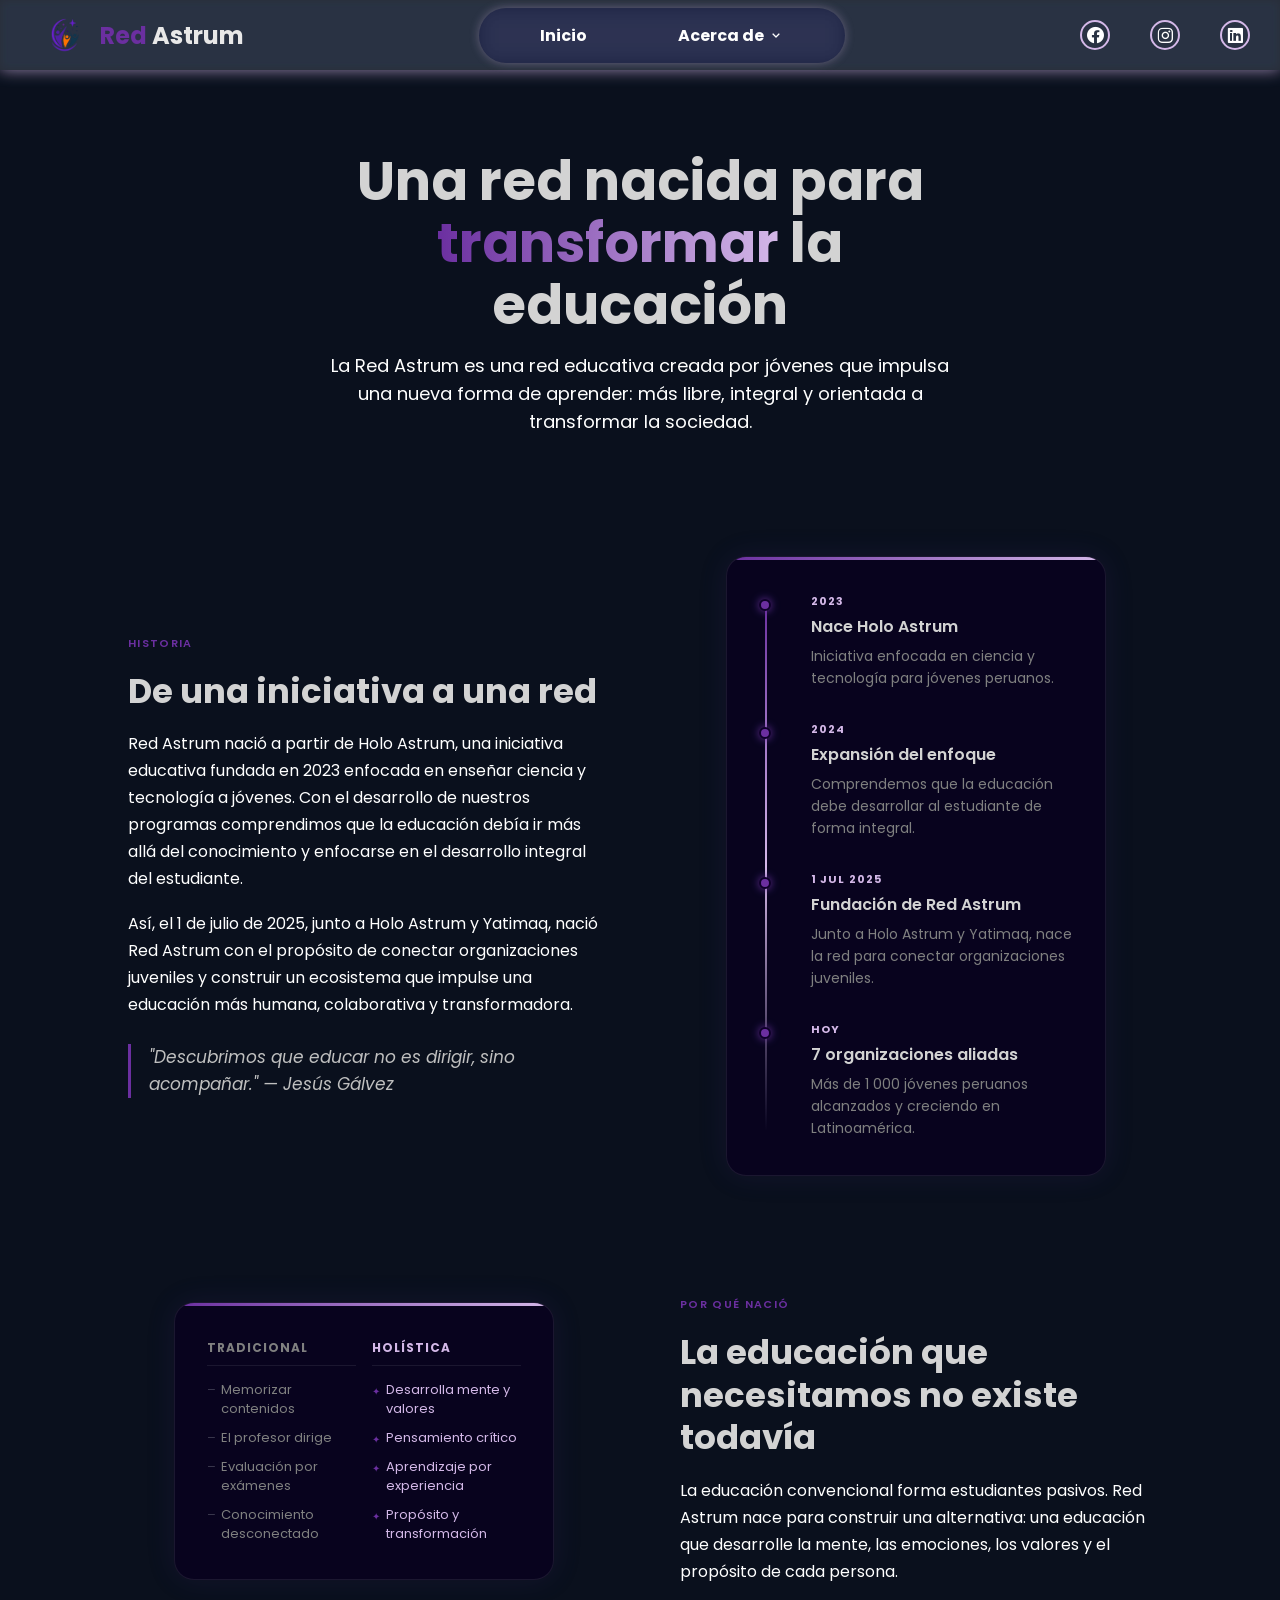
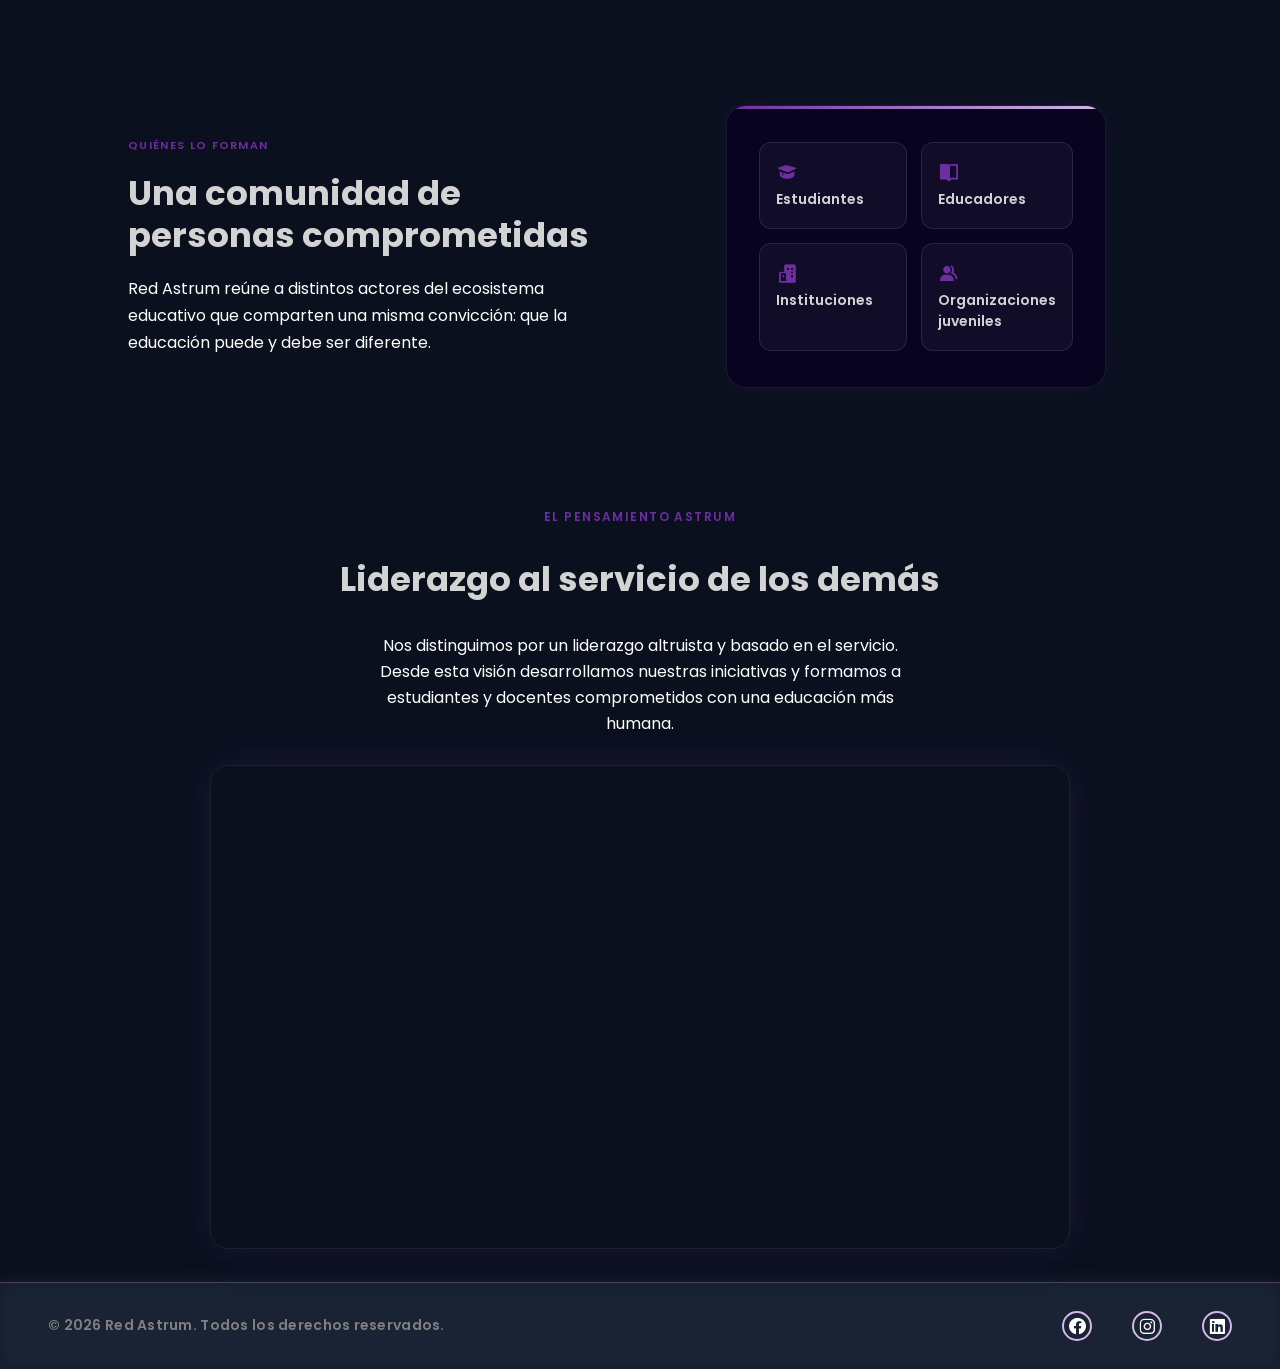
==== about.html @ 5deec46e "Add files via upload" ====
<!DOCTYPE html>
<html lang="es">

<head>
    <meta charset="UTF-8">
    <meta name="viewport" content="width=device-width, initial-scale=1.0">
    <title>Sobre nosotros — Red Astrum</title>
    <link rel="stylesheet" href="style.css">
    <link href='https://unpkg.com/boxicons@2.1.4/css/boxicons.min.css' rel='stylesheet'>
    <link rel="shortcut icon" href="favicon.ico" type="image/x-icon">
    <link rel="stylesheet" href="https://unpkg.com/aos@next/dist/aos.css" />

</head>

<body>
    <div class="container">
        <video class="back-vid" autoplay loop muted playsinline src="videos/galaxy.mp4"></video>

        <!-- NAVBAR -->
        <header data-aos="fade-down" data-aos-duration="2000">
            <div class="left">
                <img src="images/logo_1_red.png" alt="logo Red Astrum">
                <h2><span style="color: var(--color-primary);">Red</span> Astrum</h2>
            </div>
            <ul class="main">
                <li><a href="index.html">Inicio</a></li>
                <li><a href="#">Acerca de <i class='bx bx-chevron-down'></i></a>
                    <ul>
                        <li><a href="about.html">Sobre nosotros</a></li>
                        <li><a href="team.html">Equipo</a></li>
                    </ul>
                </li>
            </ul>
            <div class="box-icons">
                <a href="https://www.facebook.com/share/18Cic6fYTM/" target="_blank" aria-label="Facebook"><i class='bx bxl-facebook-circle'></i></a>
                <a href="https://www.instagram.com/red_astrum?igsh=cGxwdHd5OWY2c2w1" target="_blank" aria-label="Instagram"><i class='bx bxl-instagram'></i></a>
                <a href="https://www.linkedin.com/company/red-astrum?trk=blended-typeahead" target="_blank" aria-label="LinkedIn"><i class='bx bxl-linkedin-square'></i></a>
            </div>
            <div class="menu-icon"><i class='bx bx-menu'></i></div>
        </header>

        <div class="sidebar">
            <div class="close-icon"><i class='bx bx-x'></i></div>
            <ul>
                <li><a href="index.html">Inicio</a></li>
                <li><a href="about.html">Sobre nosotros</a></li>
                <li><a href="team.html">Equipo</a></li>
            </ul>
            <div class="social-sidebar">
                <a href="https://www.facebook.com/share/18Cic6fYTM/" target="_blank"><i class='bx bxl-facebook'></i></a>
                <a href="https://www.instagram.com/red_astrum?igsh=cGxwdHd5OWY2c2w1" target="_blank"><i class='bx bxl-instagram'></i></a>
                <a href="https://www.linkedin.com/company/red-astrum?trk=blended-typeahead" target="_blank"><i class='bx bxl-linkedin-square'></i></a>
            </div>
        </div>

        <!-- CONTENIDO -->
        <div class="about-page">

            <!-- Hero -->
            <div class="about-hero" data-aos="fade-down" data-aos-duration="1000">
                <h1>Una red nacida para <span class="gradient">transformar</span> la educación</h1>
                <p>La Red Astrum es una red educativa creada por jóvenes que impulsa una nueva forma de aprender: más libre, integral y orientada a transformar la sociedad.</p>
            </div>

            <!-- Historia -->
            <div class="about-block" data-aos="fade-up" data-aos-duration="900">
                <div class="about-block-text">
                    <span class="block-label">Historia</span>
                    <h2>De una iniciativa a una red</h2>
                    <p>Red Astrum nació a partir de Holo Astrum, una iniciativa educativa fundada en 2023 enfocada en enseñar ciencia y tecnología a jóvenes. Con el desarrollo de nuestros programas comprendimos que la educación debía ir más allá del conocimiento y enfocarse en el desarrollo integral del estudiante.</p>
                    <p>Así, el 1 de julio de 2025, junto a Holo Astrum y Yatimaq, nació Red Astrum con el propósito de conectar organizaciones juveniles y construir un ecosistema que impulse una educación más humana, colaborativa y transformadora.</p>
                    <blockquote>"Descubrimos que educar no es dirigir, sino acompañar." — Jesús Gálvez</blockquote>
                </div>

                <div class="about-block-visual">
                    <div class="visual-box">
                        <div class="timeline">
                            <div class="tl-item">
                                <div class="tl-dot"></div>
                                <div class="tl-year">2023</div>
                                <h4>Nace Holo Astrum</h4>
                                <p>Iniciativa enfocada en ciencia y tecnología para jóvenes peruanos.</p>
                            </div>
                            <div class="tl-item">
                                <div class="tl-dot"></div>
                                <div class="tl-year">2024</div>
                                <h4>Expansión del enfoque</h4>
                                <p>Comprendemos que la educación debe desarrollar al estudiante de forma integral.</p>
                            </div>
                            <div class="tl-item">
                                <div class="tl-dot"></div>
                                <div class="tl-year">1 Jul 2025</div>
                                <h4>Fundación de Red Astrum</h4>
                                <p>Junto a Holo Astrum y Yatimaq, nace la red para conectar organizaciones juveniles.</p>
                            </div>
                            <div class="tl-item">
                                <div class="tl-dot"></div>
                                <div class="tl-year">Hoy</div>
                                <h4>7 organizaciones aliadas</h4>
                                <p>Más de 1 000 jóvenes peruanos alcanzados y creciendo en Latinoamérica.</p>
                            </div>
                        </div>
                    </div>
                </div>
            </div>

            <!-- Por qué nació -->
            <div class="about-block reverse" data-aos="fade-up" data-aos-duration="900">
                <div class="about-block-text">
                    <span class="block-label">Por qué nació</span>
                    <h2>La educación que necesitamos no existe todavía</h2>
                    <p>La educación convencional forma estudiantes pasivos. Red Astrum nace para construir una alternativa: una educación que desarrolle la mente, las emociones, los valores y el propósito de cada persona.</p>
                </div>

                <div class="about-block-visual">
                    <div class="visual-box">
                        <div class="compare-grid">
                            <div class="compare-col trad">
                                <h4>Tradicional</h4>
                                <ul>
                                    <li>Memorizar contenidos</li>
                                    <li>El profesor dirige</li>
                                    <li>Evaluación por exámenes</li>
                                    <li>Conocimiento desconectado</li>
                                </ul>
                            </div>
                            <div class="compare-col holo">
                                <h4>Holística</h4>
                                <ul>
                                    <li>Desarrolla mente y valores</li>
                                    <li>Pensamiento crítico</li>
                                    <li>Aprendizaje por experiencia</li>
                                    <li>Propósito y transformación</li>
                                </ul>
                            </div>
                        </div>
                    </div>
                </div>
            </div>

            <!-- Quiénes lo forman -->
            <div class="about-block" data-aos="fade-up" data-aos-duration="900">
                <div class="about-block-text">
                    <span class="block-label">Quiénes lo forman</span>
                    <h2>Una comunidad de personas comprometidas</h2>
                    <p>Red Astrum reúne a distintos actores del ecosistema educativo que comparten una misma convicción: que la educación puede y debe ser diferente.</p>
                </div>

                <div class="about-block-visual">
                    <div class="visual-box">
                        <div class="who-grid">
                            <div class="who-item">
                                <i class='bx bxs-graduation'></i>
                                <span>Estudiantes</span>
                            </div>
                            <div class="who-item">
                                <i class='bx bxs-book-open'></i>
                                <span>Educadores</span>
                            </div>
                            <div class="who-item">
                                <i class='bx bxs-buildings'></i>
                                <span>Instituciones</span>
                            </div>
                            <div class="who-item">
                                <i class='bx bxs-group'></i>
                                <span>Organizaciones juveniles</span>
                            </div>
                        </div>
                    </div>
                </div>
            </div>

            <!-- El Pensamiento Astrum  -->
            <div class="video-section" data-aos="fade-up" data-aos-duration="900">
                <span class="block-label" style="font-size:12px; letter-spacing:0.12em;">El pensamiento Astrum</span>
                <h2>Liderazgo al servicio de los demás</h2>
                <p>Nos distinguimos por un liderazgo altruista y basado en el servicio. Desde esta visión desarrollamos nuestras iniciativas y formamos a estudiantes y docentes comprometidos con una educación más humana.</p>
                <div class="video-wrapper">
                    <iframe
                        src="https://www.youtube.com/embed/e1oFQR5R098"
                        title="El Pensamiento Astrum"
                        allow="accelerometer; autoplay; clipboard-write; encrypted-media; gyroscope; picture-in-picture"
                        allowfullscreen>
                    </iframe>
                </div>
            </div>

        </div>

        <!-- FOOTER -->
        <section class="footer">
            <h1>© 2026 Red Astrum. Todos los derechos reservados.</h1>
            <div class="box-icons">
                <a href="https://www.facebook.com/share/18Cic6fYTM/" target="_blank" aria-label="Facebook"><i class='bx bxl-facebook-circle'></i></a>
                <a href="https://www.instagram.com/red_astrum?igsh=cGxwdHd5OWY2c2w1" target="_blank" aria-label="Instagram"><i class='bx bxl-instagram'></i></a>
                <a href="https://www.linkedin.com/company/red-astrum?trk=blended-typeahead" target="_blank" aria-label="LinkedIn"><i class='bx bxl-linkedin-square'></i></a>
            </div>
        </section>
    </div>

    <script src="app.js"></script>
    <script src="https://unpkg.com/aos@next/dist/aos.js"></script>
    <script>
        AOS.init();

        // Toggle submenú "Acerca de"
        document.querySelectorAll('.main > li > a').forEach(function(link) {
            var parent = link.parentElement;
            if (parent.querySelector('ul')) {
                link.addEventListener('click', function(e) {
                    e.preventDefault();
                    var isOpen = parent.classList.contains('open');
                    document.querySelectorAll('.main > li.open').forEach(function(li) {
                        li.classList.remove('open');
                    });
                    if (!isOpen) parent.classList.add('open');
                });
            }
        });

        document.addEventListener('click', function(e) {
            if (!e.target.closest('header')) {
                document.querySelectorAll('.main > li.open').forEach(function(li) {
                    li.classList.remove('open');
                });
            }
        });
    </script>
</body>

</html>
---- style.css ----
@import url('https://fonts.googleapis.com/css2?family=Poppins:ital,wght@0,100;0,200;0,300;0,400;0,500;0,600;0,700;0,800;0,900;1,100;1,200;1,300;1,400;1,500;1,600;1,700;1,800;1,900&display=swap');

/* ============================
   PALETA DE MARCA — Red Astrum
   ============================ */
:root{
    --color-primary: #6B2FA0;   /* Morado principal */
    --color-light: #D4B8E8;     /* Lila claro */
    --color-accent: #E8740C;    /* Naranja acento */
    --color-navy: #1F3A5F;      /* Azul marino */
    --color-white: #FFFFFF;
    --color-black: #000000;

    /* Variantes con transparencia (reutilizables para glows, bordes, fondos) */
    --color-primary-10: rgba(107, 47, 160, 0.10);
    --color-primary-20: rgba(107, 47, 160, 0.20);
    --color-primary-40: rgba(107, 47, 160, 0.40);
    --color-primary-60: rgba(107, 47, 160, 0.60);

    --color-light-10: rgba(212, 184, 232, 0.10);
    --color-light-15: rgba(212, 184, 232, 0.15);
    --color-light-20: rgba(212, 184, 232, 0.20);
    --color-light-35: rgba(212, 184, 232, 0.35);
    --color-light-50: rgba(212, 184, 232, 0.50);
    --color-light-70: rgba(212, 184, 232, 0.70);

    --color-accent-15: rgba(232, 116, 12, 0.15);
    --color-accent-40: rgba(232, 116, 12, 0.40);
    --color-accent-60: rgba(232, 116, 12, 0.60);

    --color-navy-20: rgba(31, 58, 95, 0.20);
    --color-navy-40: rgba(31, 58, 95, 0.40);
    --color-navy-70: rgba(31, 58, 95, 0.70);
    --color-navy-85: rgba(31, 58, 95, 0.85);

    /* Texto / superficies neutras (no son colores de marca, pero se usan como base) */
    --color-text: #e8e8e8;
    --color-text-muted: #b9b9b9;
    --color-border-soft: rgba(255, 255, 255, 0.08);

    --header-height: 70px;
    --header-height-mobile: 56px;
}

*{
    box-sizing: border-box;
}

body{
    margin: 0;
    padding: 0;
    font-family: "Poppins", sans-serif;
    color: var(--color-text);
    background-color: #05070d;
    overflow-x: hidden;
    width: 100%;
}

html{
    scroll-behavior: smooth;
    overflow-x: hidden;
    background-color: #05070d;
}
img, video{
    max-width: 100%;
}
.img-project{
    width: 500px;
    max-width: 100%;
}
.container{
    position: relative;
    z-index: 0;
    width: 100%;
    min-height: 100%;
    display: flex;
    flex-direction: column;
    align-items: center;
    gap: 100px;
    background-color: var(--color-navy-20);
    overflow-x: hidden;
}
.back-vid{
    position: fixed;
    top: 0;
    left: 0;
    width: 100vw;
    height: 100vh;
    object-fit: cover;
    z-index: -1;
    mix-blend-mode:overlay;
}


header{
    display: flex;
    position: absolute;
    top: 0;
    right: 0;
    left: 0;
    align-items: center;
    justify-content: space-between;
    padding: 0 30px;
    height: 70px;
    background-color: rgba(255, 255, 255, 0.121);
    backdrop-filter: blur(5px);
    box-shadow: 0 0 15px var(--color-light-70);
    z-index: 999;
}
.main > li {
    position: relative;
    display: inline-block;
}

.main > li.open > ul{
    opacity: 1;
    visibility: visible;
    transform: translateX(-50%) translateY(0);
    pointer-events: auto;
}

.main ul {
    list-style: none;
    margin: 0;
    position: absolute;
    top: 100%;
    left: 50%;
    transform: translateX(-50%) translateY(-8px);
    display: flex;
    flex-direction: column;
    min-width: 190px;
    padding: 8px;
    margin-top: 14px;
    border-radius: 14px;
    background-color: rgba(10, 6, 30, 0.72);
    backdrop-filter: blur(16px);
    border: 1px solid rgba(212, 184, 232, 0.15);
    box-shadow: 0 8px 24px rgba(0, 0, 0, 0.3), 0 0 12px rgba(212, 184, 232, 0.1);
    opacity: 0;
    visibility: hidden;
    pointer-events: none;
    transition: opacity 0.3s, transform 0.3s, visibility 0.3s;
    z-index: 10;
}
.main ul li{
    list-style: none;
    width: 100%;
}
.main ul li a {
    display: block;
    width: 100%;
    box-sizing: border-box;
    padding: 10px 14px;
    border-radius: 8px;
    text-decoration: none;
    color: #fff;
    font-weight: 500;
    font-size: 14px;
    text-wrap: nowrap;
    transition: 0.25s;
}
.main ul li a:hover{
    background-color: rgba(212, 184, 232, 0.18);
    color: var(--color-light);
    padding-left: 18px;
}

.main li a {
    text-decoration: none;
    padding: auto;
}

.main > li > a{
    display: flex;
    align-items: center;
    gap: 4px;
}

.main > li > a i{
    font-size: 16px;
    transition: transform 0.3s;
}

.main > li.open > a i{
    transform: rotate(180deg);
}

.left{
    display: flex;
    align-items: center;
}

.left img{
    width: 40px;
    margin: 0 15px;
}


header ul{
    display: flex;
    justify-content: space-around;
    width: 30%;
    padding: 15px 15px;
    border-radius: 50px;
    background-color: rgba(0, 0, 69, 0.326);
    backdrop-filter: blur(10px);
    box-shadow: 0 0 10px var(--color-light-35);
}

header ul li{
    list-style: none;
}

header ul a{
    text-decoration: none;
    color: white;
    font-weight: 700;
    transition: 0.3s;
    margin: 0 10px;
}

header ul a:hover{
    color: var(--color-light);
    text-shadow: 0 0 12px var(--color-light);
}

.box-icons{
    display: flex;
    gap: 40px;
}

.box-icons a{
    display: flex;
    align-items: center;
    justify-content: center;
    font-size: 20px;
    width: 30px;
    height: 30px;
    border: 2px solid var(--color-light);
    border-radius: 50%;
    cursor: pointer;
    transition: 0.5s;
    text-decoration: none;
    color: #fff;
}

.box-icons a:hover{
    background-color: var(--color-light);
    color: black;
    box-shadow: 0 0 15px var(--color-light);
}

.blackhole-box{
    position: absolute;
    top: 0;
    width: 100%;
    display: flex;
    justify-content: center;
    z-index: -1;
    mix-blend-mode: lighten;
  }
  
.blackhole-box video{
    width: 100%;
    margin-top: -23.5%;
}

.hero{
    position: relative;
    display: flex;
    width: 100%;
    height: 100vh;
    align-items: center;
    justify-content: space-between;
}

.hero-info{
    position: absolute;
    left: 5%;
}

.hero-info .hero-info-title{
    color: var(--color-light);
    padding: 8px 5px;
    border-radius: 50px;
    border: 1px solid var(--color-light-50);
    width: 240px;
    background-color: var(--color-primary-20);
    box-shadow: 0 0 5px var(--color-light-50);
    padding: 1.5rem;
}

.hero-info h1{
    font-size: clamp(32px, 6vw, 60px);
    max-width: 600px;
    font-weight: 700;
    line-height: 1.15;
    margin-top: 40px;
    margin-bottom: 30px;
}

.hero-info p{
    max-width: 550px;
    line-height: 25px;
    margin-bottom: 40px;
    font-size: clamp(15px, 2vw, 20px);
}

.hero-info button{
    color: white;
    padding: 15px 35px;
    border-radius: 10px;
    border: 1px solid var(--color-light-50);
    background-color: var(--color-primary-20);
    box-shadow: 0 0 5px var(--color-light-50);
    cursor: pointer;
    transition: 0.3s;
}

.hero-info button:hover{
    box-shadow: 0 0 15px var(--color-light-50);
}

/* Gradient Animation */
.gradient{
    background: linear-gradient(to right,var(--color-primary), var(--color-light),var(--color-accent));
    background-size: 200%;
    background-clip: text;
    -webkit-background-clip: text;
    -webkit-text-fill-color: transparent;
    animation: animate-gradient 2.5s linear infinite;
}
@keyframes animate-gradient {
    to{
        background-position: 200%;
    }
}

.skills-video-box{
    position: absolute;
    right: 3%;
}

.skills-video{
    height: 900px;
    mix-blend-mode:lighten;
}


.scroll-down {
    height: 50px;
    width: 30px;
    border: 2px solid lightgray;
    position: absolute;
    left: 49%;
    bottom: 8%;
    border-radius: 50px;
    cursor: pointer;
    box-shadow: 0 0 10px rgba(255, 255, 255, 0.626);
  }
  .scroll-down::before,
  .scroll-down::after {
    content: "";
    position: absolute;
    top: 20%;
    left: 50%;
    height: 10px;
    width: 10px;
    transform: translate(-50%, -100%) rotate(45deg);
    border: 2px solid lightgray;
    border-top: transparent;
    border-left: transparent;
    animation: scroll-down 2s ease-in-out infinite;
  }
  .scroll-down::before {
    top: 30%;
    animation-delay: 0.5s;
    /* animation: scroll-down 1s ease-in-out infinite; */
  }
  
  @keyframes scroll-down {
    0% {
      /* top:20%; */
      opacity: 0;
    }
    30% {
      opacity: 1;
    }
    60% {
      opacity: 1;
    }
    100% {
      top: 90%;
      opacity: 0;
    }
  }




.info-section{
    display: flex;
    align-items: center;
    flex-direction: column;
    width: 80%;
    margin-top: 100px;
}

.section-title{
    font-size: clamp(24px, 4vw, 40px);
    font-weight: 700;
    text-align: center;
    padding: 0 20px;
}

.info-cards{
    display: grid;
    grid-template-columns: auto auto auto;
    gap: 20px;
    width: 100%;
    height: 100%;
    margin-top: 30px;
}

.card{
    display: flex;
    align-items:flex-start;
    justify-content: center;
    position: relative;
    width: auto;
    height: 40vh;
    overflow: hidden;
    border: 1px solid var(--color-light-35);
    background-color: transparent;
    border-radius: 20px;
    transition: 0.5s;
}

.card h1{
    position: absolute;
    margin: 0;
    bottom: 40%;
    left: 5%;
    font-size: 25px;
    z-index: 1;
    color: lightgray;
}

.card p{
    position: absolute;
    bottom: 3%;
    left: 5%;
    z-index: 1;
    max-width: 300px;
    color: gray;
    font-size: 13px;
    line-height: 20px;
}

.card img{
    width: 45%;
    height: 50%;
    object-fit: cover;
}
.card video{
    margin-top: 10%;
    width: 70%;
    height: 50%;
    object-fit: cover;
    mix-blend-mode: lighten;
}

.card button{
    position: absolute;
    bottom: 5%;
    left: 5%;
    padding: 10px 25px;
    border: 1px solid gray;
    background-color: #0f1217;
    color: gray;
    border-radius: 20px;
    box-shadow: 0 0 5px lightgray;
    cursor: pointer;
    transition: 0.3s;
}

.card button:hover{
    box-shadow: 0 0 15px lightgray;
    opacity: 0.7;
}

.card:hover{
}

.card:nth-child(3){
    grid-row: span 2;
    height: 83vh;
}

.card:nth-child(3) p{
    bottom: 12%;
}

.card:nth-child(3) h1{
    bottom: 21%;
}

.card:nth-child(4){
    grid-column: span 2;
}

.card:nth-child(4) p{
    max-width: 650px;
}

.card:nth-child(4) h1{
    bottom: 35%;
}



.my-project{
    display: flex;
    flex-direction: column;
    gap: 10%;
    align-items: center;
    position: relative;
    width: 80%;
    height: 100vh;
    margin-top: 200px;
    margin-bottom: 700px;
}

.project-card {
    display: flex;
    width: 100%;
    height: 40%;
    align-items: center;
    gap: 10%;
    justify-content: center;
}

.project-vidbox{
    display: flex;
    align-items: center;
    justify-content: center;
    width: 50%;
    mix-blend-mode:exclusion;
    position: relative;
    cursor: pointer;
    transition: 0.5s;
    min-width: 400px;

}

.project-vidbox video{
    object-fit: cover;
    width: 100%;
    box-shadow: 0 0 10px lightgray;
    border-radius: 20px;
    transition: 0.5s;
}

.project-card video:hover{
    box-shadow: 0 0 25px rgb(255, 255, 255);
}

.project-info{
    display: flex;
    flex-direction: column;
    align-items: start;
    justify-content: center;
    width: 50%;
    padding-left: 10%;
}

.project-info h1{
    width: 90%;
    font-size: 25px;
    font-weight: bold;
    text-wrap: nowrap;
    margin-top: 0;
    margin-bottom: 10px;
    max-width: 450px;
}

.project-info p{
    width: 90%;
    max-width: 400px;
    min-width: 300px;
    margin-bottom: 50px;
    margin-top: 0;
}

.project-info button{
    color: white;
    padding: 15px 35px;
    border-radius: 10px;
    border: 1px solid var(--color-light-50);
    background-color: var(--color-primary-20);
    box-shadow: 0 0 5px var(--color-light-50);
    cursor: pointer;
    transition: 0.3s;
}

.project-info button:hover{
    opacity: 0.8;
    box-shadow: 0 0 15px var(--color-light-50);
}

.project-vidbox .hover-sign{
    position: absolute;
    display: flex;
    align-items: center;
    justify-content: center;
    width: 30%;
    height: 100px;
}

.hover-sign::before,
.hover-sign::after {
    content: "👆";
    text-align: center;
    position: absolute;
    font-size: 50px;
    top: 20%;
    left: 40%;
    border-radius: 40px;
    animation: hover-animation 4s ease-in-out infinite;

}

.hover-sign.active{
    display: none;
}

@keyframes hover-animation {
  0% {
    /* top:20%; */
    box-shadow: 0 0 5px rgb(255, 255, 255);
    transform: translate(100%, 50%) rotate(30deg);
  }

  100% {
    box-shadow: 0 0 5px rgb(255, 255, 255);
    transform: translateX(80%, 80%) rotate(20deg);
  }
}

/* Counter section */
.counters{
    padding: 3em 2em;
    color: #fff;
    text-align: center;
}
.counters > div{
    max-width: 900px;
    margin: 0 auto;
    display: grid;
    grid-template-columns: repeat(6,1fr);
    gap: 4em 2em;
}
.counter{
    position: relative;
}
.counter h1{
    font-size: 3em;
    margin-bottom: 0.5em;
}
.counter:not(:last-child)::before{
    content: '';
    background: #fff;
    position: absolute;
    width: 2px;
    height: 3em;
    top: 50%;
    transform: translateY(-50%);
    right: -1em;
}

@media screen and (max-width: 1024px){
    .counters > div{
        grid-template-columns: repeat(3,1fr);
        gap: 3em 1.5em;
    }
}

@media screen and (max-width: 600px){
    .counters > div{
        grid-template-columns: repeat(2,1fr);
        gap: 2.5em 1em;
    }
    .counter h1{
        font-size: 2.2em;
    }
    .counter:not(:last-child)::before{
        display: none;
    }
}

/* Skills section */
.skills-section{
    display: flex;
    flex-direction: column;
    align-items: center;
    position: relative;
    width: 80%;
}

.skills-box{
    width: 100%;
    position: relative;
    display: flex;
    flex-direction: column;
    align-items: center;
    gap: 60px;
    margin-top: 30px;
}

.Designer{
    display: flex;
    flex-direction: column;
    align-items: center;
    max-width: 750px;
    text-align: center;
}

.Designer h1{
    font-size: 50px;
    display: flex;
    align-items: center;
}

.Designer p{
    font-size: 19px;
    line-height: 30px;
    color: #c7c7c7;
}

/* SLIDER (carrusel de ONGs aliadas) */

.slider{
    --width: 220px;
    --height: 220px;
    position: relative;
    width: 100%;
    height: var(--height);
    overflow: hidden;
    mask-image: linear-gradient(
        to right,
        transparent,
        #000 10% 90%,
        transparent
    );
}
.slider .list{
    display: flex;
    align-items: center;
    height: 100%;
    width: 100%;
    min-width: calc(var(--width) * var(--quantity));
    position: relative;
}
.slider .list .item{
    width: var(--width);
    height: var(--height);
    position: absolute;
    left: 100%;
    display: flex;
    align-items: center;
    justify-content: center;
    box-sizing: border-box;
    padding: 30px;
    background-color: rgba(255, 255, 255, 0.06);
    border: 1px solid rgba(212, 184, 232, 0.35);
    border-radius: 24px;
    backdrop-filter: blur(6px);
    box-shadow: 0 0 15px rgba(212, 184, 232, 0.15);
    animation: autoRun 21s linear infinite;
    transition: transform 0.4s, box-shadow 0.4s, border-color 0.4s, filter 0.5s;
    animation-delay: calc( (21s / var(--quantity)) * (var(--position) - 1) - 21s)!important;
}
.slider .list .item img{
    width: 100%;
    height: 100%;
    object-fit: contain;
}
@keyframes autoRun{
    from{
        left: 100%;
    }to{
        left: calc(var(--width) * -1);
    }
}
.slider:hover .item{
    animation-play-state: paused!important;
    filter: grayscale(0.8) brightness(0.7);
}
.slider .item:hover{
    filter: none;
    transform: scale(1.08);
    border-color: var(--color-light);
    box-shadow: 0 0 25px var(--color-light-50);
}


  /* CONTACT SECTION */
.contact-section{
    width: 80%;
    height: 100vh;
    display: flex;
    justify-content: center;
    gap: 10%;
    align-items: center;
    position: relative;
}

.contact-section h1{
    position: absolute;
    top: 10%;
    left: 40%;
}

.social-box {
    display: flex;
    flex-direction: column;
    gap: 25px;
}

.social-box a{
    color: lightgray;
    text-decoration: none;
    font-size: 20px;
    text-wrap: nowrap;
}

.social-box i{
    color: var(--color-primary);
    font-size: 30px;
    margin-right: 10px;
}

.social-icons a i{
    color: white;
    margin-top: 40px;
}

.contact-box iframe{
    width: 100%;
    max-width: 640px;
    height: 442px;
    border-radius: 12px;
}

.contact-box p{
    max-width: 400px;
    margin-top: 30px;
    margin-bottom: 5px;
} 

.contact-box input{
    padding: 7.5px 30px;
    background-color: lightgray;
    width: 80%;
    height: 25px;
    border: none;
    outline : none;
    border-top-right-radius: 10px;
    border-bottom-right-radius: 10px;
}

.contact-box button{
    margin-top: 30px;
    color: white;
    padding: 15px 35px;
    border-radius: 10px;
    border: 1px solid var(--color-light-50);
    background-color: var(--color-primary-20);
    box-shadow: 0 0 5px var(--color-light-50);
    cursor: pointer;
    transition: 0.3s;
}

.contact-box button:hover{
    opacity: 0.8;
    box-shadow: 0 0 15px var(--color-light-50);
}

.footer{
    display: flex;
    justify-content: space-between;
    align-items: center;
    position: absolute;
    bottom: 0;
    right: 0;
    left: 0;
    padding: 28px 3rem;
    background-color: rgba(255, 255, 255, 0.05);
    backdrop-filter: blur(8px);
    border-top: 1px solid rgba(212, 184, 232, 0.25);
    box-shadow: 0 0 20px rgba(212, 184, 232, 0.1);
    z-index: 999;
}

.footer h1{
    margin: 0;
    font-size: 14px;
    font-weight: 600;
    letter-spacing: 0.02em;
    color: gray;
}


/* BLUR / DISPLAY / FADE-IN
   Antes usaban "animation-timeline: view()" para animar con el scroll, pero esa
   propiedad es inconsistente entre navegadores y contextos. Ahora el efecto se
   controla con JS (IntersectionObserver, ver app.js) que añade la clase
   ".in-view" cuando el elemento entra en pantalla; aquí solo se define la
   transición CSS. Si JS no carga por algún motivo, el contenido sigue visible
   gracias al estado por defecto (sin opacity:0 fija fuera de .in-view). */
.autoBlur,
.autoDisplay,
.fadein-left{
    opacity: 1;
    transition: opacity 0.8s ease, filter 0.8s ease, transform 0.8s ease;
}

.autoBlur.in-view,
.autoDisplay.in-view,
.fadein-left.in-view{
    opacity: 1;
    filter: none;
    transform: none;
}

.autoBlur:not(.in-view){
    opacity: 0;
    filter: blur(30px);
}

.autoDisplay:not(.in-view){
    opacity: 0;
    filter: blur(10px);
    transform: translateY(-60px) scale(0.9);
}

.fadein-left:not(.in-view){
    opacity: 0;
    filter: blur(10px);
    transform: translateX(-120px) scale(0.85);
}

@media (prefers-reduced-motion: reduce){
    .autoBlur:not(.in-view),
    .autoDisplay:not(.in-view),
    .fadein-left:not(.in-view){
        opacity: 1;
        filter: none;
        transform: none;
    }
}

/* Sidebar */

.menu-icon{
    font-size: 35px;
    cursor: pointer;
    display: none;
}


.sidebar{
    position: fixed;
    right: 0;
    top: 0;
    bottom: 70%;
    width: 0%;
    background-color: #000000b8;
    z-index: 999;
    box-shadow: 0 0 25px rgba(255, 255, 255, 0.479);
    backdrop-filter: blur(10px);
    opacity: 0;
    border-bottom-left-radius: 100%;
    
}

.close-icon{
    font-size: 50px;
    color: lightgray;
    padding-left: 10px;
    cursor: pointer;
}

.sidebar ul{
    padding-left: 20px;
}

.sidebar ul li{
    list-style: none;
    margin-bottom: 30px;
}

.sidebar ul li a{
    text-decoration: none;
    color: lightgray;
    font-size: 30px;
    font-weight: 900;
    text-shadow:0 0 15px #4c4c4c;
}

.social-sidebar{
    padding-left: 20px;
    margin-top: 60px;
    text-wrap: nowrap;
}

.social-sidebar a{
    font-size: 35px;
    padding: 5px 5px;
    cursor: pointer;
    transition: 0.5s;
}

/* Sidebar Open ANimation */
.sidebar.open-sidebar{
    animation: openSideBarAnimation 1.5s forwards;
}

/* Team */ 

.our-team-section{
    height: 80%;
    width: 80%;
    margin: auto;
    display: flex;
    justify-content: space-between;
    align-items: center;
}
.member-container{
    width: 400px;
    height: 450px;
    background-color: #f9f9f9;
    box-shadow: 0px 4px 12px rgba(160,160,160,0.4);
    position: relative;
    display: flex;
    align-items: center;
    flex-direction: column;
    padding: 80px 2rem 2rem 2rem;
    box-sizing: border-box;
}
.member-container::before{
    content: "";
    position: absolute;
    top: 0;
    left: 0;
    height: 6px;
    width: 100%;
    background-color: #202020;
}

.member-container::after{
    content: "";
    height: 200px;
    width: 200px;
    border-radius: 50%;
    position: absolute;
    top: -100px;
    background-position: center;
    background-size: cover;
}
.member-container:nth-of-tyé(1)::after{
    background-image: url();
}

.member-container:nth-of-tyé(1)::after{
    background-image: url();
}

.member-container:nth-of-tyé(1)::after{
    background-image: url();
}
.member-name{
    font-size: 24px;
    font-weight: 600;
    position: relative;
    margin-bottom: 2rem;
    color: #202020;
}
.member-name::after{
    content: "";
    background-color: #202020;
    height: 4px;
    width: 100px;
    top: 150%;
    position: absolute;
    left: 50%;
    transform: translate(-50%, -50%);
    margin-bottom: 2rem;
}
.member-description{
    font-size: 18px;
    line-height: 28px;
    text-align: center;
}
.button{
    text-decoration: none;
    color: #fff;
    background-color: #202020;
    font-weight: 600;
    padding: 13px 20px;
    margin-top: 1rem;
}

.socials-container{
    position: absolute;
    bottom: 0;
    left: 0;
    height: 40px;
    width: 100%;
    background-color: #202020;
    display: flex;
    justify-content: space-around;
    align-items: center;
    margin-top: 3rem;
}
.icon{
    height: 60%;
    cursor: pointer;
}

@keyframes openSideBarAnimation {
    to{
        width: 80%;
        opacity: 1;
        bottom: 0;
        border-radius: 0;
    }
}

/* Sidebar close ANimation */

.sidebar.close-sidebar{
    animation: closeSideBarAnimation 1.5s forwards;
}

@keyframes closeSideBarAnimation {
    from{
        width: 80%;
        opacity: 1;
        bottom: 0;
        border-radius: 0;
    }
    to{
        width: 0;
        opacity: 0;
        bottom: 70%;
        border-bottom-left-radius: 50%;
    }
}






@media screen and (max-width: 1200px){
    .blackhole-box video{
        margin-top: -20%;
    }

    .hero-info h1{
        font-size: 40px;
        max-width: 400px;
        line-height: 40px;
    }

    .hero-info P{
        max-width: 300px;
    }

    .skills-video-box{
        right: 0%;
    }

    .skills-video-box video{
        height: 500px;
    }

    .info-cards{
        grid-template-columns: auto;
    }

    .card:nth-child(3){
        grid-column: span 2;
        height: 70vh;
    }

    .info-cards .card h1{
        font-size: 20px;
    }

    .info-cards .card:nth-child(3) h1{
        bottom: 25%;
    }

    .card video{
        height: 60%;

        margin-top: 5%;
    }

    .my-project{
        margin-bottom: 200px;
        scale: 0.8;
    }

    .contact-section .section-title {
        left: 30%;
    }
}

@media screen and (max-width: 1024px){
    header ul{
        display: none;
    }

    header .box-icons{
        display: none;
    }

    .menu-icon{
        display: inline;
        color: var(--color-light);
    }
}

@media screen and (max-width: 700px){
    header {
        position: fixed;
        height: 50px;
    }

    header ul{
        display: none;
    }

    header .box-icons{
        display: none;
    }

    .menu-icon{
        display: inline;
    }

    .blackhole-box video {
        width: 100%;
        margin-top: -15%;
    }

    .autoBlur{
        animation: none;
    }
    
    .hero{
        flex-direction: column;
        top:0;
        bottom: 0;
        left: 0;
        right:0;
        
    }
    .hero-info{
        bottom: 5%;
    }

    .scroll-down{
        bottom: 5%;
    }

    .hero .skills-video-box{
        height: 200px;
        top: 5%;
    }



    .info-cards{
        grid-template-columns: auto;
    }

    .card:nth-child(3){
        grid-column: span 2;
        height: 70vh;
    }

    .card video{
        width: 100%;
    }
    
    .container{
        height: 100%;
    }

    .project-vidbox video{
        width: 250px;
        margin-left: 0;
    }

    .project-info{
        overflow: hidden;
        padding-left: 0;
        margin-left: 0;
        text-align: center;
        align-items: center;
    }

    .project-info h1{
        font-size: 20px;
        max-width: 200px;
        text-wrap: wrap;
    }

    .project-info p{
        font-size: 10px;
        text-wrap: wrap;
        max-width: 200px;
        min-width: 0;
    }

    .project-info button{
        padding: 5px 10px;
    }

    .my-project{
        margin-bottom: 600px;
    }

    .project-card{
        flex-direction: column;
        margin-left: 0;
        align-items: center;
        gap: 30px;
    }
    
    .project-vidbox{
        min-width: 200px;
    }

    .project-info{
        width: 85%;
    }

    .project-info p{
        max-width: 300px;
    }

    .Designer p{
        font-size: 16px;
        line-height: 24px;
    }

    .slider{
        --width: 140px;
        --height: 140px;
    }

    .contact-section{
        flex-direction: column;
        margin-top: 100px;
        margin-bottom: 50px;
    }

    .footer{
        padding: 18px 2rem;
        flex-wrap: wrap;
        gap: 14px;
    }

    .social-box{
        align-items: center;
        text-align: center;
    }
}


@media screen and (max-width: 480px) {

    .hero .skills-video-box {
        display: none;
        
    }

    .blackhole-box {
        overflow: hidden;
    }

    .blackhole-box video {
        width: 140%;
        margin-top: -27%;

    }

    .left {
        scale: 0.9;
        margin-left: -30px;
    }

    .left h2 {
        font-size: 20px;
    }

    .hero {
        scale: 0.9;
    }

    .hero-info{
        bottom: 15%;
    }

    .hero-info h1{
        font-size: 35px;
    }

    .scroll-down{
        bottom: 15%;
        left: 60%;
    }

    .section-title {
        font-size: 25px;
    }

    .info-cards{
        display: flex;
        flex-direction: column;
    }

    .card {
        min-height: 20rem;
    }

    .card h1{
        bottom: 30%;
        font-size: 16px;
    }

    .project-card {
        height: 50%;
    }

    .project-info p{
        margin-bottom: 15px;
    }

    .project-info{
        margin-left: -80px;
    }

    .skills-section{
        width: 90%;
    }

    .slider{
        --width: 100px;
        --height: 100px;
    }

    .contact-section{
        scale: 0.9;
        height: 120vh;
    }

    .contact-section .section-title {
        top: -30px;
        left: 25%;
    }

    .footer{
        padding: 16px 1.5rem;
    }

    .footer h1{
        font-size: 12px;
        max-width: 170px;
    }

    .footer .box-icons{
        gap: 10px;
    }


}










/* =============================================
   PÁGINA: about.html (Sobre nosotros)
   ============================================= */
        .about-page {
            width: 100%;
            display: flex;
            flex-direction: column;
            align-items: center;
            padding-top: 70px;
            padding-bottom: 120px;
            gap: 120px;
        }

        /* ── Hero ── */
        .about-hero {
            display: flex;
            flex-direction: column;
            align-items: center;
            text-align: center;
            padding-top: 80px;
            gap: 16px;
            max-width: 680px;
            padding-left: 20px;
            padding-right: 20px;
        }

        .about-hero .eyebrow {
            display: flex;
            align-items: center;
            gap: 8px;
            color: var(--color-light);
            font-size: 13px;
            font-weight: 600;
            letter-spacing: 0.1em;
            text-transform: uppercase;
            border: 1px solid rgba(212, 184, 232, 0.3);
            background-color: rgba(212, 184, 232, 0.07);
            padding: 6px 16px;
            border-radius: 50px;
        }

        .about-hero h1 {
            font-size: 54px;
            font-weight: 700;
            color: lightgray;
            margin: 0;
            line-height: 1.15;
        }

        .about-hero p {
            font-size: 18px;
            color: #fff;
            line-height: 28px;
            margin: 0;
        }

        /* ── Bloques de contenido ── */
        .about-block {
            display: flex;
            align-items: center;
            gap: 80px;
            width: 80%;
            max-width: 1100px;
        }

        .about-block.reverse {
            flex-direction: row-reverse;
        }

        .about-block-text {
            flex: 1;
            display: flex;
            flex-direction: column;
            gap: 18px;
        }

        .block-label {
            font-size: 11px;
            font-weight: 600;
            letter-spacing: 0.12em;
            text-transform: uppercase;
            color: var(--color-primary);
        }

        .about-block-text h2 {
            font-size: 34px;
            font-weight: 700;
            color: lightgray;
            margin: 0;
            line-height: 1.25;
        }

        .about-block-text p {
            font-size: 16px;
            color: #fff;
            line-height: 27px;
            margin: 0;
        }

        .about-block-text blockquote {
            margin: 8px 0 0;
            padding-left: 18px;
            border-left: 3px solid var(--color-primary);
            color: #c0c0c0;
            font-size: 17px;
            font-style: italic;
            line-height: 27px;
        }

        /* Panel visual (caja decorativa) */
        .about-block-visual {
            flex: 1;
            display: flex;
            justify-content: center;
        }

        .visual-box {
            background-color: rgba(8, 0, 32, 0.75);
            border: 1px solid rgba(255, 255, 255, 0.08);
            border-radius: 20px;
            padding: 36px 32px;
            width: 100%;
            max-width: 380px;
            box-shadow: 0 0 30px rgba(107, 47, 160, 0.12);
            position: relative;
            overflow: hidden;
        }

        .visual-box::before {
            content: "";
            position: absolute;
            top: 0; left: 0; right: 0;
            height: 3px;
            background: linear-gradient(to right, var(--color-primary), var(--color-light));
            border-radius: 20px 20px 0 0;
        }

        /* Comparativa educación */
        .compare-grid {
            display: grid;
            grid-template-columns: 1fr 1fr;
            gap: 16px;
        }

        .compare-col h4 {
            font-size: 12px;
            font-weight: 700;
            letter-spacing: 0.08em;
            text-transform: uppercase;
            margin: 0 0 14px;
            padding-bottom: 8px;
            border-bottom: 1px solid rgba(255,255,255,0.08);
        }

        .compare-col.trad h4 { color: gray; }
        .compare-col.holo h4 { color: var(--color-light); }

        .compare-col ul {
            list-style: none;
            margin: 0;
            padding: 0;
            display: flex;
            flex-direction: column;
            gap: 10px;
        }

        .compare-col ul li {
            font-size: 13px;
            line-height: 19px;
            color: gray;
            padding-left: 14px;
            position: relative;
        }

        .compare-col ul li::before {
            content: "–";
            position: absolute;
            left: 0;
            color: rgba(255,255,255,0.2);
        }

        .compare-col.holo ul li {
            color: var(--color-light);
        }

        .compare-col.holo ul li::before {
            content: "✦";
            color: var(--color-primary);
            font-size: 10px;
            top: 2px;
        }

        /* Quiénes lo forman */
        .who-grid {
            display: grid;
            grid-template-columns: 1fr 1fr;
            gap: 14px;
        }

        .who-item {
            background-color: rgba(212, 184, 232, 0.05);
            border: 1px solid rgba(212, 184, 232, 0.12);
            border-radius: 12px;
            padding: 18px 16px;
            display: flex;
            flex-direction: column;
            gap: 6px;
        }

        .who-item i {
            font-size: 22px;
            color: var(--color-primary);
        }

        .who-item span {
            font-size: 14px;
            font-weight: 600;
            color: lightgray;
        }

        /* ── Video (Pensamiento Astrum) ── */
        .video-section {
            display: flex;
            flex-direction: column;
            align-items: center;
            gap: 28px;
            width: 80%;
            max-width: 860px;
            text-align: center;
        }

        .video-section h2 {
            font-size: 34px;
            font-weight: 700;
            color: lightgray;
            margin: 0;
        }

        .video-section p {
            font-size: 16px;
            color: #fff;
            max-width: 560px;
            line-height: 26px;
            margin: 0;
        }

        .video-wrapper {
            width: 100%;
            aspect-ratio: 16/9;
            border-radius: 18px;
            overflow: hidden;
            border: 1px solid rgba(255,255,255,0.08);
            box-shadow: 0 0 40px rgba(107, 47, 160, 0.2);
        }

        .video-wrapper iframe {
            width: 100%;
            height: 100%;
            border: none;
            display: block;
        }

        /* ── Línea de tiempo (historia) ── */
        .timeline {
            display: flex;
            flex-direction: column;
            gap: 0;
            position: relative;
            padding-left: 28px;
        }

        .timeline::before {
            content: "";
            position: absolute;
            left: 6px;
            top: 8px;
            bottom: 8px;
            width: 2px;
            background: linear-gradient(to bottom, var(--color-primary), var(--color-light), transparent);
        }

        .tl-item {
            position: relative;
            padding: 0 0 32px 24px;
        }

        .tl-item:last-child { padding-bottom: 0; }

        .tl-dot {
            position: absolute;
            left: -28px;
            top: 6px;
            width: 12px;
            height: 12px;
            border-radius: 50%;
            background: var(--color-primary);
            box-shadow: 0 0 8px var(--color-primary);
            border: 2px solid #0e0029;
        }

        .tl-year {
            font-size: 11px;
            font-weight: 700;
            letter-spacing: 0.1em;
            color: var(--color-light);
            text-transform: uppercase;
            margin-bottom: 4px;
        }

        .tl-item h4 {
            font-size: 16px;
            font-weight: 600;
            color: lightgray;
            margin: 0 0 6px;
        }

        .tl-item p {
            font-size: 14px;
            color: gray;
            line-height: 22px;
            margin: 0;
        }

        /* ── Responsive ── */
        @media (max-width: 900px) {
            .about-block,
            .about-block.reverse {
                flex-direction: column;
                gap: 40px;
            }
            .about-hero h1 { font-size: 38px; }
            .video-section { width: 90%; }
        }

        @media (max-width: 600px) {
            .about-hero h1 { font-size: 30px; }
            .compare-grid  { grid-template-columns: 1fr; }
            .who-grid      { grid-template-columns: 1fr; }
            .about-block   { width: 90%; }
        }

/* =============================================
   PÁGINA: team.html (Equipo)
   ============================================= */
        /* ── Página equipo ── */
        .team-page {
            width: 100%;
            min-height: 100vh;
            padding-top: 70px;
            display: flex;
            flex-direction: column;
            align-items: center;
            gap: 50px;
            padding-bottom: 120px;
        }

        .team-hero {
            display: flex;
            flex-direction: column;
            align-items: center;
            gap: 10px;
            padding-top: 60px;
            text-align: center;
        }

        .team-hero h1 {
            font-size: 52px;
            font-weight: 700;
            color: lightgray;
            margin: 0;
        }

        .team-hero p {
            font-size: 18px;
            color: #fff;
            max-width: 540px;
        }

        /* ── Controles de filtro ── */
        .team-controls {
            display: flex;
            flex-wrap: wrap;
            gap: 14px;
            align-items: center;
            justify-content: center;
            width: 80%;
        }

        .search-box {
            display: flex;
            align-items: center;
            gap: 8px;
            background-color: rgba(255, 255, 255, 0.05);
            border: 1px solid rgba(255, 255, 255, 0.15);
            border-radius: 50px;
            padding: 8px 18px;
            backdrop-filter: blur(6px);
        }

        .search-box i {
            color: var(--color-light);
            font-size: 18px;
        }

        .search-box input {
            background: transparent;
            border: none;
            outline: none;
            color: lightgray;
            font-family: "Poppins", sans-serif;
            font-size: 15px;
            width: 220px;
        }

        .search-box input::placeholder {
            color: gray;
        }

        .filter-pills {
            display: flex;
            flex-wrap: wrap;
            gap: 10px;
            justify-content: center;
        }

        .pill {
            padding: 7px 20px;
            border-radius: 50px;
            border: 1px solid rgba(255, 255, 255, 0.15);
            background-color: rgba(255, 255, 255, 0.04);
            color: gray;
            font-family: "Poppins", sans-serif;
            font-size: 13px;
            font-weight: 500;
            cursor: pointer;
            transition: 0.3s;
            backdrop-filter: blur(6px);
        }

        .pill:hover {
            border-color: var(--color-primary);
            color: lightgray;
            box-shadow: 0 0 8px rgba(107, 47, 160, 0.4);
        }

        .pill.active {
            background-color: var(--color-primary);
            border-color: var(--color-primary);
            color: white;
            box-shadow: 0 0 12px rgba(107, 47, 160, 0.53);
        }

        /* ── Contador de resultados ── */
        .results-count {
            font-size: 13px;
            color: gray;
            text-align: center;
        }

        .results-count span {
            color: var(--color-light);
            font-weight: 600;
        }

        /* ── Grid de miembros ── */
        .team-grid {
            display: grid;
            grid-template-columns: repeat(auto-fill, minmax(280px, 1fr));
            gap: 80px 30px;
            width: 80%;
            padding-top: 60px;
        }

        /* ── Tarjeta de miembro ── */
        .member-card {
            background-color: rgba(8, 0, 32, 0.75);
            border: 1px solid rgba(255, 255, 255, 0.08);
            border-radius: 16px;
            padding: 80px 24px 24px;
            display: flex;
            flex-direction: column;
            align-items: center;
            gap: 8px;
            position: relative;
            transition: 0.4s;
            box-shadow: 0 0 5px rgba(212, 184, 232, 0.1);
        }

        .member-card:hover {
            box-shadow: 0 0 20px rgba(212, 184, 232, 0.25);
            border-color: rgba(107, 47, 160, 0.5);
            transform: translateY(-4px);
        }

        /* Línea superior de color por área */
        .member-card::before {
            content: "";
            position: absolute;
            top: 0;
            left: 0;
            right: 0;
            height: 4px;
            border-radius: 16px 16px 0 0;
            background: var(--area-color, linear-gradient(to right, var(--color-primary), var(--color-light)));
        }

        /* Avatar circular */
        .member-avatar {
            position: absolute;
            top: -50px;
            width: 96px;
            height: 96px;
            border-radius: 50%;
            background-color: #0e0029;
            border: 3px solid transparent;
            background-image: var(--area-color, linear-gradient(to right, var(--color-primary), var(--color-light)));
            background-origin: border-box;
            background-clip: padding-box;
            outline: 3px solid transparent;
            box-shadow: 0 0 0 3px var(--color-primary), 0 0 15px rgba(212, 184, 232, 0.3);
            display: flex;
            align-items: center;
            justify-content: center;
            font-size: 32px;
            font-weight: 700;
            color: var(--color-light);
            overflow: hidden;
        }

        .member-avatar img {
            width: 100%;
            height: 100%;
            object-fit: cover;
            object-position: center top;
            border-radius: 50%;
            display: block;
        }

        /* Placeholder cuando no hay foto */
        .member-avatar.no-photo {
            background-color: #0e0029;
            background-image: none;
        }

        /* Área badge */
        .member-area {
            font-size: 10px;
            font-weight: 600;
            letter-spacing: 0.1em;
            text-transform: uppercase;
            padding: 3px 12px;
            border-radius: 50px;
            background-color: rgba(107, 47, 160, 0.2);
            border: 1px solid rgba(107, 47, 160, 0.4);
            color: var(--color-light);
            margin-bottom: 4px;
        }

        .member-name {
            font-size: 18px;
            font-weight: 700;
            color: lightgray;
            text-align: center;
            margin: 0;
        }

        .member-role {
            font-size: 13px;
            color: var(--color-light);
            text-align: center;
            margin: 0;
        }

        /* Descripción breve */
        .member-description {
            font-size: 13px;
            line-height: 19px;
            color: gray;
            text-align: center;
            max-width: 230px;
            margin: 2px 0 4px;
            display: -webkit-box;
            -webkit-line-clamp: 3;
            -webkit-box-orient: vertical;
            overflow: hidden;
        }

        /* Redes sociales */
        .member-socials {
            display: flex;
            align-items: center;
            justify-content: center;
            flex-wrap: wrap;
            gap: 10px;
            margin-top: 10px;
        }

        .social-icon {
            display: flex;
            align-items: center;
            justify-content: center;
            width: 34px;
            height: 34px;
            border-radius: 50%;
            border: 1px solid rgba(212, 184, 232, 0.3);
            background-color: rgba(212, 184, 232, 0.06);
            color: var(--color-light);
            font-size: 17px;
            text-decoration: none;
            transition: 0.3s;
        }

        .social-icon:hover {
            background-color: var(--color-light);
            color: #0e0029;
            box-shadow: 0 0 10px rgba(212, 184, 232, 0.5);
        }

        /* Estado vacío */
        .empty-state {
            display: none;
            flex-direction: column;
            align-items: center;
            gap: 12px;
            color: gray;
            padding: 60px 0;
        }

        .empty-state i {
            font-size: 48px;
            color: rgba(107, 47, 160, 0.4);
        }

        .empty-state p {
            font-size: 16px;
        }

        /* Ocultar tarjeta cuando no coincide */
        .member-card.hidden {
            display: none;
        }

        /* ── Colores por área ── */
        .member-card[data-area="Fundadores"] {
            --area-color: linear-gradient(to right, var(--color-primary), var(--color-accent));
        }

        .member-card[data-area="Secretaría"] {
            --area-color: linear-gradient(to right, var(--color-navy), var(--color-light));
        }

        .member-card[data-area="Gestión Comunidad"] {
            --area-color: linear-gradient(to right, var(--color-primary), var(--color-light));
        }

        .member-card[data-area="Áreas de Apoyo"] {
            --area-color: linear-gradient(to right, var(--color-accent), var(--color-primary));
        }

        .member-card[data-area="Consejo Supremo"] {
            --area-color: linear-gradient(to right, var(--color-light), var(--color-primary));
        }
        .main>li.open>a i {
            transform: rotate(180deg);
        }

        /* ── Responsive ── */
        @media (max-width: 700px) {
            .team-hero h1 {
                font-size: 34px;
            }

            .team-grid {
                width: 90%;
                grid-template-columns: 1fr;
            }

            .team-controls {
                width: 90%;
            }

            .search-box input {
                width: 160px;
            }
        }
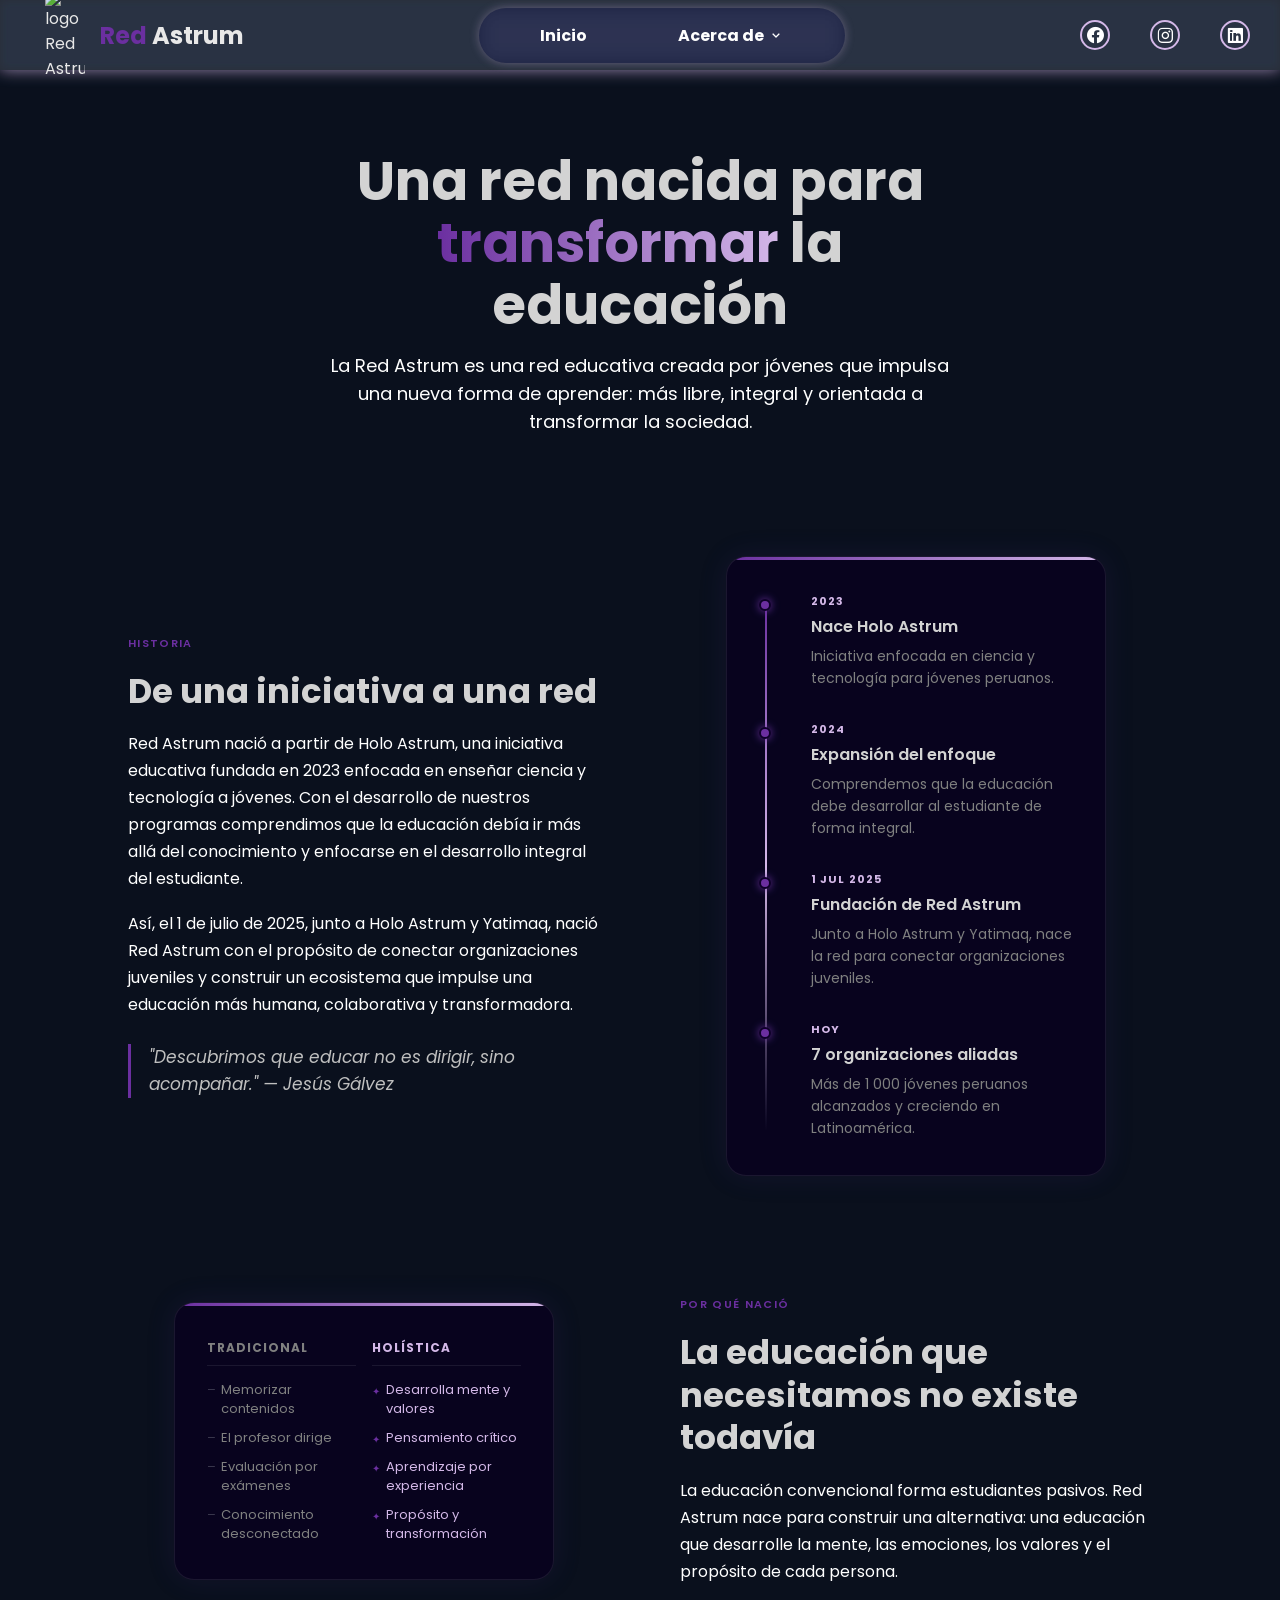
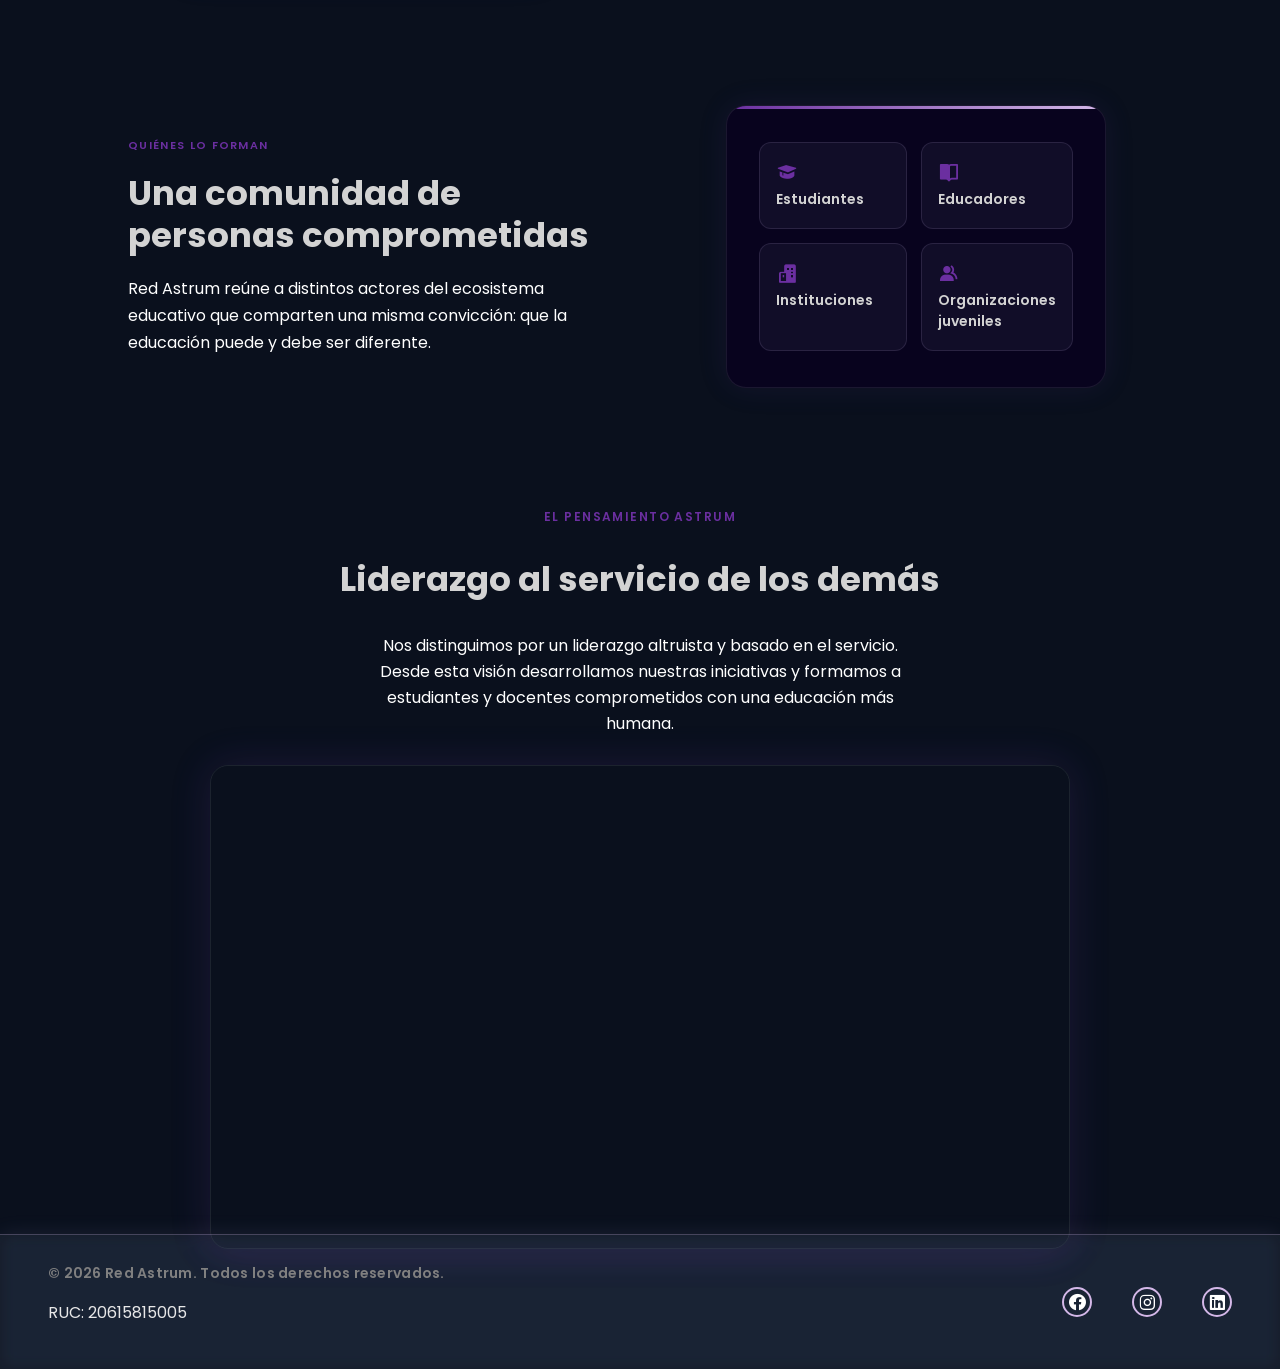
==== commit cf328af3: "Update about.html" ====
--- a/about.html
+++ b/about.html
@@ -19,7 +19,7 @@
         <!-- NAVBAR -->
         <header data-aos="fade-down" data-aos-duration="2000">
             <div class="left">
-                <img src="images/logo_1_red.png" alt="logo Red Astrum">
+                <img src="images/logo_redastrum/logo_0_red.png" alt="logo Red Astrum">
                 <h2><span style="color: var(--color-primary);">Red</span> Astrum</h2>
             </div>
             <ul class="main">
@@ -187,9 +187,12 @@
 
         </div>
 
-        <!-- FOOTER -->
+            <!-- FOOTER -->
         <section class="footer">
+            <div class="footer-text">
             <h1>© 2026 Red Astrum. Todos los derechos reservados.</h1>
+            <p>RUC: 20615815005</p>
+    </div>
             <div class="box-icons">
                 <a href="https://www.facebook.com/share/18Cic6fYTM/" target="_blank" aria-label="Facebook"><i class='bx bxl-facebook-circle'></i></a>
                 <a href="https://www.instagram.com/red_astrum?igsh=cGxwdHd5OWY2c2w1" target="_blank" aria-label="Instagram"><i class='bx bxl-instagram'></i></a>
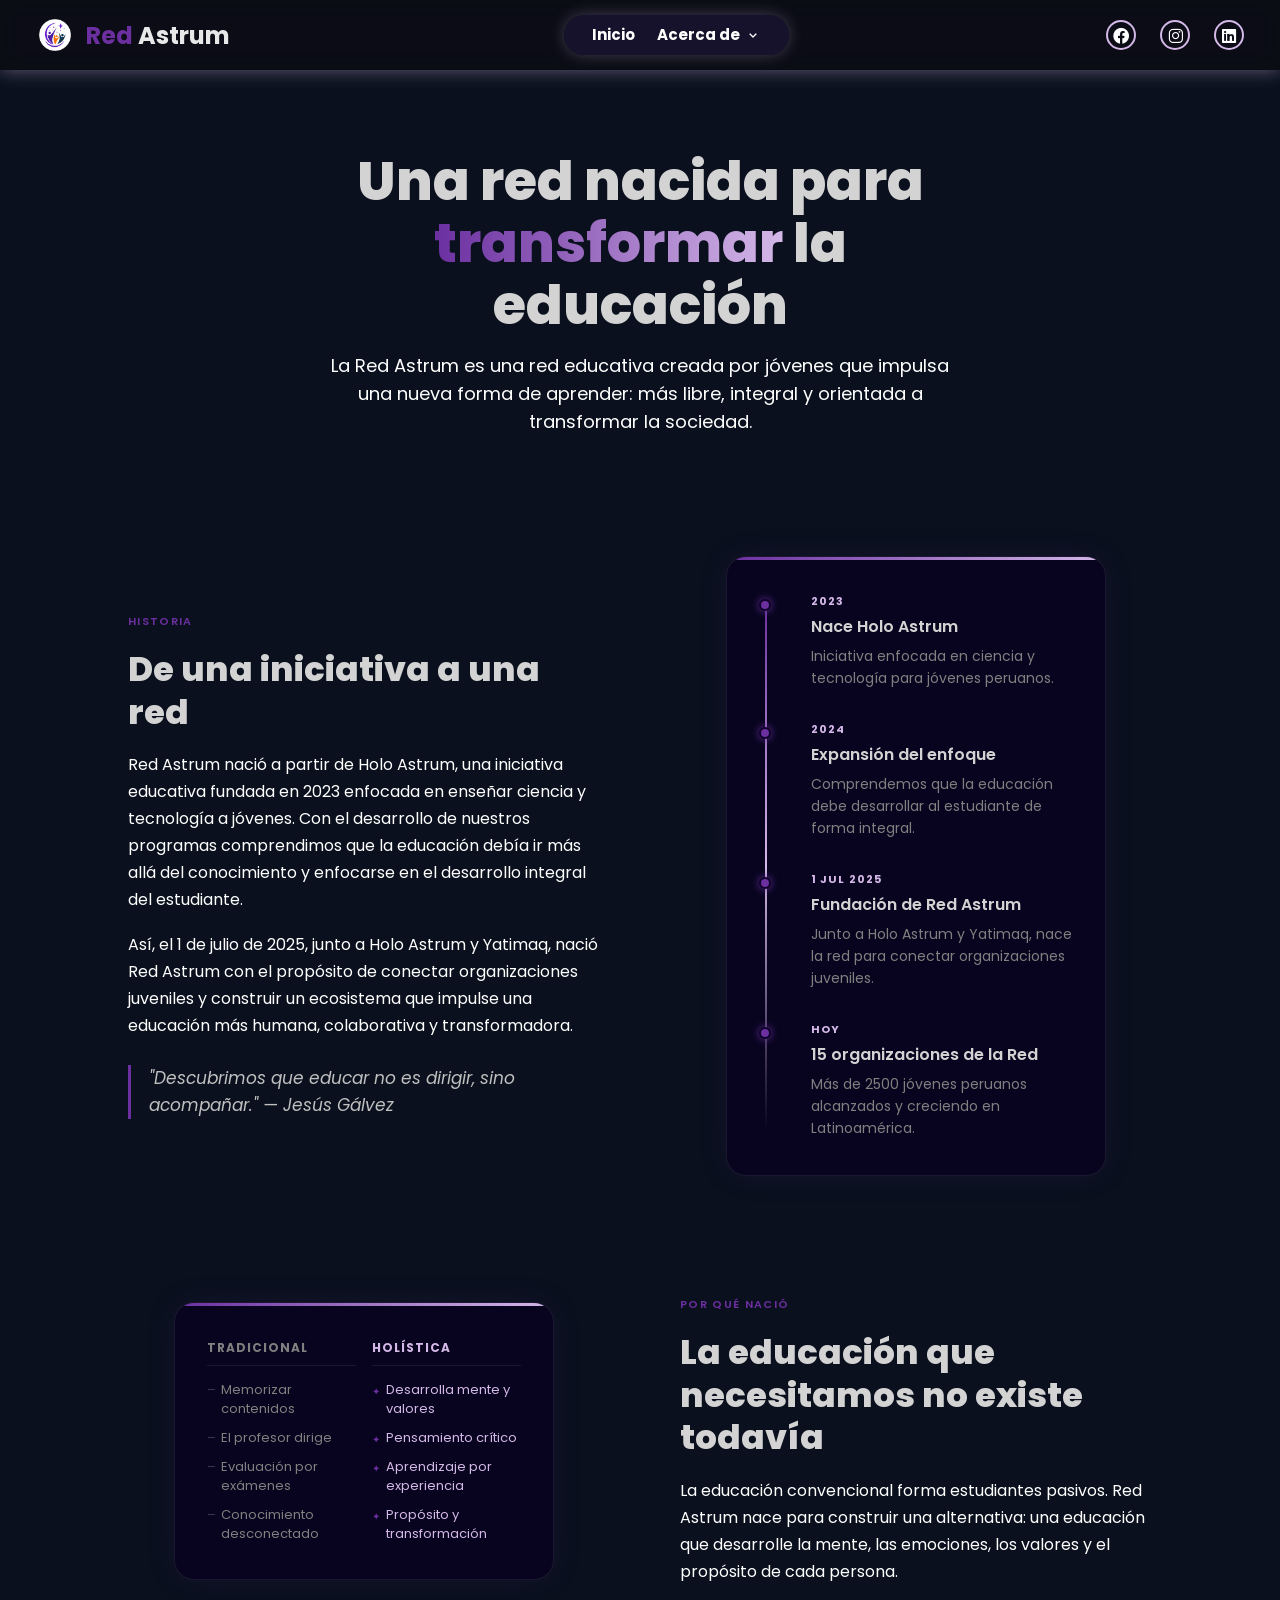
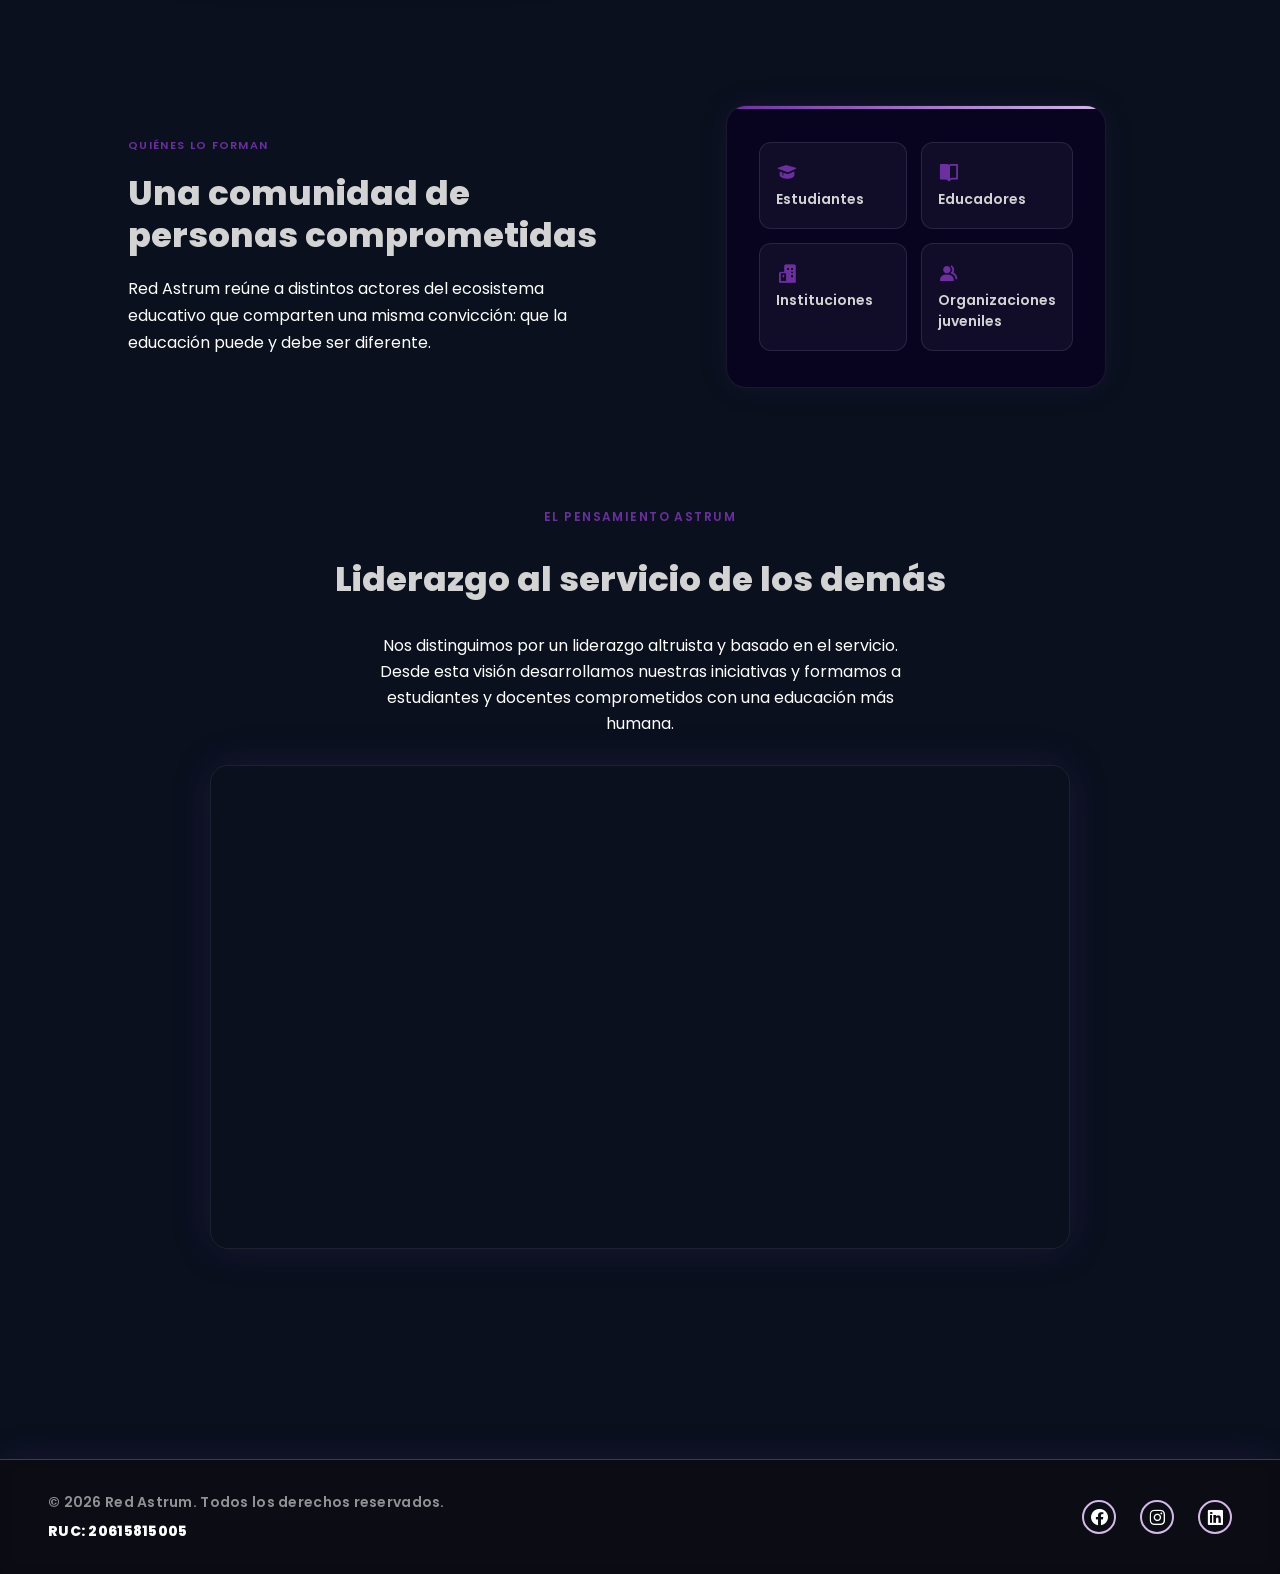
==== commit 7c2f6ff4: "Update about.html" ====
--- a/about.html
+++ b/about.html
@@ -96,8 +96,8 @@
                             <div class="tl-item">
                                 <div class="tl-dot"></div>
                                 <div class="tl-year">Hoy</div>
-                                <h4>7 organizaciones aliadas</h4>
-                                <p>Más de 1 000 jóvenes peruanos alcanzados y creciendo en Latinoamérica.</p>
+                                <h4>15 organizaciones de la Red</h4>
+                                <p>Más de 2500 jóvenes peruanos alcanzados y creciendo en Latinoamérica.</p>
                             </div>
                         </div>
                     </div>
--- a/style.css
+++ b/style.css
@@ -1,17 +1,16 @@
-@import url('https://fonts.googleapis.com/css2?family=Poppins:ital,wght@0,100;0,200;0,300;0,400;0,500;0,600;0,700;0,800;0,900;1,100;1,200;1,300;1,400;1,500;1,600;1,700;1,800;1,900&display=swap');
+@import url("https://fonts.googleapis.com/css2?family=Poppins:wght@100;200;300;400;500;600;700;800;900&display=swap");
 
 /* ============================
    PALETA DE MARCA — Red Astrum
    ============================ */
-:root{
-    --color-primary: #6B2FA0;   /* Morado principal */
-    --color-light: #D4B8E8;     /* Lila claro */
-    --color-accent: #E8740C;    /* Naranja acento */
-    --color-navy: #1F3A5F;      /* Azul marino */
+:root {
+    --color-primary: #6B2FA0;
+    --color-light: #D4B8E8;
+    --color-accent: #E8740C;
+    --color-navy: #1F3A5F;
     --color-white: #FFFFFF;
     --color-black: #000000;
 
-    /* Variantes con transparencia (reutilizables para glows, bordes, fondos) */
     --color-primary-10: rgba(107, 47, 160, 0.10);
     --color-primary-20: rgba(107, 47, 160, 0.20);
     --color-primary-40: rgba(107, 47, 160, 0.40);
@@ -28,25 +27,24 @@
     --color-accent-40: rgba(232, 116, 12, 0.40);
     --color-accent-60: rgba(232, 116, 12, 0.60);
 
-    --color-navy-20: rgba(31, 58, 95, 0.20);
-    --color-navy-40: rgba(31, 58, 95, 0.40);
-    --color-navy-70: rgba(31, 58, 95, 0.70);
-    --color-navy-85: rgba(31, 58, 95, 0.85);
-
-    /* Texto / superficies neutras (no son colores de marca, pero se usan como base) */
     --color-text: #e8e8e8;
     --color-text-muted: #b9b9b9;
-    --color-border-soft: rgba(255, 255, 255, 0.08);
 
     --header-height: 70px;
     --header-height-mobile: 56px;
 }
 
-*{
+* {
     box-sizing: border-box;
 }
 
-body{
+html {
+    scroll-behavior: smooth;
+    overflow-x: hidden;
+    background-color: #05070d;
+}
+
+body {
     margin: 0;
     padding: 0;
     font-family: "Poppins", sans-serif;
@@ -56,96 +54,156 @@
     width: 100%;
 }
 
-html{
-    scroll-behavior: smooth;
-    overflow-x: hidden;
-    background-color: #05070d;
-}
-img, video{
+img,
+video {
     max-width: 100%;
 }
-.img-project{
-    width: 500px;
-    max-width: 100%;
-}
-.container{
+
+.container {
     position: relative;
     z-index: 0;
     width: 100%;
-    min-height: 100%;
-    display: flex;
-    flex-direction: column;
-    align-items: center;
-    gap: 100px;
-    background-color: var(--color-navy-20);
+    min-height: 100vh;
+    display: flex;
+    flex-direction: column;
+    align-items: center;
+    gap: 90px;
+    background-color: rgba(31, 58, 95, 0.20);
     overflow-x: hidden;
 }
-.back-vid{
+
+.back-vid {
     position: fixed;
-    top: 0;
-    left: 0;
+    inset: 0;
     width: 100vw;
     height: 100vh;
     object-fit: cover;
     z-index: -1;
-    mix-blend-mode:overlay;
-}
-
-
-header{
-    display: flex;
-    position: absolute;
+    mix-blend-mode: overlay;
+}
+
+/* ============================
+   HEADER
+   ============================ */
+header {
+    display: flex;
+    position: fixed;
     top: 0;
     right: 0;
     left: 0;
     align-items: center;
     justify-content: space-between;
-    padding: 0 30px;
-    height: 70px;
-    background-color: rgba(255, 255, 255, 0.121);
-    backdrop-filter: blur(5px);
-    box-shadow: 0 0 15px var(--color-light-70);
-    z-index: 999;
-}
-.main > li {
+    height: var(--header-height);
+    padding: 0 36px;
+    background-color: rgba(12, 12, 18, 0.80);
+    backdrop-filter: blur(12px);
+    box-shadow: 0 0 18px rgba(212, 184, 232, 0.45);
+    z-index: 9999;
+}
+
+.left {
+    display: flex;
+    align-items: center;
+    min-width: 210px;
+}
+
+.left img {
+    width: 38px;
+    margin: 0 12px 0 0;
+}
+
+.left h2 {
+    font-size: 24px;
+    white-space: nowrap;
+    margin: 0;
+}
+
+.left h2 span {
+    color: var(--color-primary);
+}
+
+header ul.main {
+    display: flex;
+    align-items: center;
+    justify-content: center;
+    width: auto;
+    max-width: 760px;
+    gap: 22px;
+    padding: 12px 28px;
+    margin: 0;
+    border-radius: 50px;
+    background-color: rgba(31, 25, 62, 0.62);
+    backdrop-filter: blur(14px);
+    box-shadow: 0 0 16px rgba(212, 184, 232, 0.28);
+}
+
+header ul.main li {
+    list-style: none;
+    white-space: nowrap;
+}
+
+header ul.main > li {
     position: relative;
-    display: inline-block;
-}
-
-.main > li.open > ul{
+}
+
+header ul.main > li > a {
+    display: flex;
+    align-items: center;
+    gap: 5px;
+    color: white;
+    text-decoration: none;
+    font-weight: 700;
+    font-size: 15px;
+    line-height: 1.1;
+    margin: 0;
+    padding: 0;
+    transition: 0.3s;
+}
+
+header ul.main > li > a:hover {
+    color: var(--color-light);
+    text-shadow: 0 0 12px var(--color-light);
+}
+
+.main > li > a i {
+    font-size: 16px;
+    transition: transform 0.3s;
+}
+
+.main > li.open > a i {
+    transform: rotate(180deg);
+}
+
+.main ul {
+    list-style: none;
+    position: absolute;
+    min-width: 190px;
+    top: 100%;
+    left: 50%;
+    transform: translateX(-50%) translateY(-8px);
+    display: flex;
+    flex-direction: column;
+    margin: 18px 0 0;
+    padding: 8px;
+    border-radius: 16px;
+    background-color: rgba(10, 6, 30, 0.92);
+    backdrop-filter: blur(16px);
+    border: 1px solid rgba(212, 184, 232, 0.18);
+    box-shadow: 0 10px 28px rgba(0, 0, 0, 0.35);
+    opacity: 0;
+    visibility: hidden;
+    pointer-events: none;
+    transition: opacity 0.3s, transform 0.3s, visibility 0.3s;
+    z-index: 99999;
+}
+
+.main > li.open > ul {
     opacity: 1;
     visibility: visible;
     transform: translateX(-50%) translateY(0);
     pointer-events: auto;
 }
 
-.main ul {
-    list-style: none;
-    margin: 0;
-    position: absolute;
-    top: 100%;
-    left: 50%;
-    transform: translateX(-50%) translateY(-8px);
-    display: flex;
-    flex-direction: column;
-    min-width: 190px;
-    padding: 8px;
-    margin-top: 14px;
-    border-radius: 14px;
-    background-color: rgba(10, 6, 30, 0.72);
-    backdrop-filter: blur(16px);
-    border: 1px solid rgba(212, 184, 232, 0.15);
-    box-shadow: 0 8px 24px rgba(0, 0, 0, 0.3), 0 0 12px rgba(212, 184, 232, 0.1);
-    opacity: 0;
-    visibility: hidden;
-    pointer-events: none;
-    transition: opacity 0.3s, transform 0.3s, visibility 0.3s;
-    z-index: 10;
-}
-.main ul li{
-    list-style: none;
-    width: 100%;
-}
 .main ul li a {
     display: block;
     width: 100%;
@@ -156,101 +214,142 @@
     color: #fff;
     font-weight: 500;
     font-size: 14px;
-    text-wrap: nowrap;
+    white-space: nowrap;
     transition: 0.25s;
 }
-.main ul li a:hover{
+
+.main ul li a:hover {
     background-color: rgba(212, 184, 232, 0.18);
     color: var(--color-light);
     padding-left: 18px;
 }
 
-.main li a {
-    text-decoration: none;
-    padding: auto;
-}
-
-.main > li > a{
-    display: flex;
-    align-items: center;
-    gap: 4px;
-}
-
-.main > li > a i{
-    font-size: 16px;
-    transition: transform 0.3s;
-}
-
-.main > li.open > a i{
-    transform: rotate(180deg);
-}
-
-.left{
-    display: flex;
-    align-items: center;
-}
-
-.left img{
-    width: 40px;
-    margin: 0 15px;
-}
-
-
-header ul{
-    display: flex;
-    justify-content: space-around;
-    width: 30%;
-    padding: 15px 15px;
-    border-radius: 50px;
-    background-color: rgba(0, 0, 69, 0.326);
-    backdrop-filter: blur(10px);
-    box-shadow: 0 0 10px var(--color-light-35);
-}
-
-header ul li{
-    list-style: none;
-}
-
-header ul a{
-    text-decoration: none;
-    color: white;
-    font-weight: 700;
-    transition: 0.3s;
-    margin: 0 10px;
-}
-
-header ul a:hover{
-    color: var(--color-light);
-    text-shadow: 0 0 12px var(--color-light);
-}
-
-.box-icons{
-    display: flex;
-    gap: 40px;
-}
-
-.box-icons a{
+.box-icons {
+    display: flex;
+    gap: 24px;
+}
+
+.box-icons a {
     display: flex;
     align-items: center;
     justify-content: center;
-    font-size: 20px;
+    font-size: 19px;
     width: 30px;
     height: 30px;
     border: 2px solid var(--color-light);
     border-radius: 50%;
     cursor: pointer;
-    transition: 0.5s;
+    transition: 0.35s;
     text-decoration: none;
     color: #fff;
 }
 
-.box-icons a:hover{
+.box-icons a:hover {
     background-color: var(--color-light);
     color: black;
     box-shadow: 0 0 15px var(--color-light);
 }
 
-.blackhole-box{
+/* ============================
+   SIDEBAR
+   ============================ */
+.menu-icon {
+    font-size: 35px;
+    cursor: pointer;
+    display: none;
+    color: var(--color-light);
+}
+
+.sidebar {
+    position: fixed;
+    right: 0;
+    top: 0;
+    bottom: 70%;
+    width: 0;
+    background-color: rgba(0, 0, 0, 0.86);
+    z-index: 10000;
+    box-shadow: 0 0 25px rgba(255, 255, 255, 0.35);
+    backdrop-filter: blur(10px);
+    opacity: 0;
+    border-bottom-left-radius: 100%;
+}
+
+.close-icon {
+    font-size: 50px;
+    color: lightgray;
+    padding-left: 10px;
+    cursor: pointer;
+}
+
+.sidebar ul {
+    padding-left: 20px;
+}
+
+.sidebar ul li {
+    list-style: none;
+    margin-bottom: 30px;
+}
+
+.sidebar ul li a {
+    text-decoration: none;
+    color: lightgray;
+    font-size: 30px;
+    font-weight: 900;
+    text-shadow: 0 0 15px #4c4c4c;
+}
+
+.social-sidebar {
+    padding-left: 20px;
+    margin-top: 60px;
+    white-space: nowrap;
+}
+
+.social-sidebar a {
+    font-size: 35px;
+    padding: 5px;
+    cursor: pointer;
+    transition: 0.5s;
+    color: white;
+    text-decoration: none;
+}
+
+.sidebar.open-sidebar {
+    animation: openSideBarAnimation 1.1s forwards;
+}
+
+.sidebar.close-sidebar {
+    animation: closeSideBarAnimation 1.1s forwards;
+}
+
+@keyframes openSideBarAnimation {
+    to {
+        width: 80%;
+        opacity: 1;
+        bottom: 0;
+        border-radius: 0;
+    }
+}
+
+@keyframes closeSideBarAnimation {
+    from {
+        width: 80%;
+        opacity: 1;
+        bottom: 0;
+        border-radius: 0;
+    }
+
+    to {
+        width: 0;
+        opacity: 0;
+        bottom: 70%;
+        border-bottom-left-radius: 50%;
+    }
+}
+
+/* ============================
+   HERO
+   ============================ */
+.blackhole-box {
     position: absolute;
     top: 0;
     width: 100%;
@@ -258,94 +357,86 @@
     justify-content: center;
     z-index: -1;
     mix-blend-mode: lighten;
-  }
-  
-.blackhole-box video{
+}
+
+.blackhole-box video {
     width: 100%;
     margin-top: -23.5%;
 }
 
-.hero{
+.hero {
     position: relative;
     display: flex;
     width: 100%;
-    height: 100vh;
+    min-height: 100vh;
+    padding-top: var(--header-height);
     align-items: center;
     justify-content: space-between;
 }
 
-.hero-info{
+.hero-info {
     position: absolute;
     left: 5%;
-}
-
-.hero-info .hero-info-title{
+    max-width: 560px;
+}
+
+.hero-info .hero-info-title {
+    display: inline-flex;
+    align-items: center;
+    gap: 8px;
     color: var(--color-light);
-    padding: 8px 5px;
     border-radius: 50px;
     border: 1px solid var(--color-light-50);
-    width: 240px;
+    width: fit-content;
+    max-width: 280px;
     background-color: var(--color-primary-20);
     box-shadow: 0 0 5px var(--color-light-50);
-    padding: 1.5rem;
-}
-
-.hero-info h1{
-    font-size: clamp(32px, 6vw, 60px);
+    padding: 1.2rem 1.4rem;
+}
+
+.hero-info h1 {
+    font-size: clamp(34px, 6vw, 60px);
     max-width: 600px;
-    font-weight: 700;
+    font-weight: 800;
     line-height: 1.15;
     margin-top: 40px;
     margin-bottom: 30px;
 }
 
-.hero-info p{
+.hero-info p {
     max-width: 550px;
-    line-height: 25px;
+    line-height: 1.35;
     margin-bottom: 40px;
     font-size: clamp(15px, 2vw, 20px);
 }
 
-.hero-info button{
-    color: white;
-    padding: 15px 35px;
-    border-radius: 10px;
-    border: 1px solid var(--color-light-50);
-    background-color: var(--color-primary-20);
-    box-shadow: 0 0 5px var(--color-light-50);
-    cursor: pointer;
-    transition: 0.3s;
-}
-
-.hero-info button:hover{
-    box-shadow: 0 0 15px var(--color-light-50);
-}
-
-/* Gradient Animation */
-.gradient{
-    background: linear-gradient(to right,var(--color-primary), var(--color-light),var(--color-accent));
+.gradient {
+    background: linear-gradient(to right, var(--color-primary), var(--color-light), var(--color-accent));
     background-size: 200%;
     background-clip: text;
     -webkit-background-clip: text;
     -webkit-text-fill-color: transparent;
     animation: animate-gradient 2.5s linear infinite;
 }
+
 @keyframes animate-gradient {
-    to{
+    to {
         background-position: 200%;
     }
 }
 
-.skills-video-box{
+.skills-video-box {
     position: absolute;
-    right: 3%;
-}
-
-.skills-video{
-    height: 900px;
-    mix-blend-mode:lighten;
-}
-
+    right: 4%;
+    top: 18%;
+    max-width: 48%;
+}
+
+.skills-video-box img {
+    width: 100%;
+    max-height: 620px;
+    object-fit: contain;
+}
 
 .scroll-down {
     height: 50px;
@@ -357,9 +448,10 @@
     border-radius: 50px;
     cursor: pointer;
     box-shadow: 0 0 10px rgba(255, 255, 255, 0.626);
-  }
-  .scroll-down::before,
-  .scroll-down::after {
+}
+
+.scroll-down::before,
+.scroll-down::after {
     content: "";
     position: absolute;
     top: 20%;
@@ -371,1817 +463,1505 @@
     border-top: transparent;
     border-left: transparent;
     animation: scroll-down 2s ease-in-out infinite;
-  }
-  .scroll-down::before {
+}
+
+.scroll-down::before {
     top: 30%;
     animation-delay: 0.5s;
-    /* animation: scroll-down 1s ease-in-out infinite; */
-  }
-  
-  @keyframes scroll-down {
+}
+
+@keyframes scroll-down {
     0% {
-      /* top:20%; */
-      opacity: 0;
-    }
-    30% {
-      opacity: 1;
-    }
+        opacity: 0;
+    }
+
+    30%,
     60% {
-      opacity: 1;
-    }
+        opacity: 1;
+    }
+
     100% {
-      top: 90%;
-      opacity: 0;
-    }
-  }
-
-
-
-
-.info-section{
-    display: flex;
-    align-items: center;
-    flex-direction: column;
-    width: 80%;
-    margin-top: 100px;
-}
-
-.section-title{
-    font-size: clamp(24px, 4vw, 40px);
-    font-weight: 700;
+        top: 90%;
+        opacity: 0;
+    }
+}
+
+/* ============================
+   TÍTULOS GENERALES
+   ============================ */
+.section-title {
+    font-size: clamp(28px, 4vw, 44px);
+    font-weight: 800;
     text-align: center;
     padding: 0 20px;
-}
-
-.info-cards{
+    line-height: 1.15;
+}
+
+/* ============================
+   PROYECTO / CARDS
+   ============================ */
+.ra-project-section {
+    width: min(1080px, 86%);
+    margin: 40px auto 80px;
+    display: flex;
+    flex-direction: column;
+    align-items: center;
+}
+
+.ra-project-section .section-title {
+    margin: 0 0 34px;
+}
+
+.ra-project-grid {
+    width: 100%;
     display: grid;
-    grid-template-columns: auto auto auto;
+    grid-template-columns: 1fr 1fr 1.55fr;
+    grid-template-rows: 240px 240px;
     gap: 20px;
-    width: 100%;
+}
+
+.ra-card {
+    position: relative;
+    overflow: hidden;
+    border: 1px solid rgba(212, 184, 232, 0.34);
+    border-radius: 20px;
+    background:
+        radial-gradient(circle at top right, rgba(107, 47, 160, 0.16), transparent 38%),
+        rgba(0, 0, 0, 0.48);
+    backdrop-filter: blur(5px);
+    box-shadow: 0 0 18px rgba(107, 47, 160, 0.08);
+}
+
+.ra-card-content {
+    position: relative;
+    z-index: 3;
     height: 100%;
-    margin-top: 30px;
-}
-
-.card{
-    display: flex;
-    align-items:flex-start;
+    padding: 30px;
+    display: flex;
+    flex-direction: column;
     justify-content: center;
+}
+
+.ra-card h2 {
+    margin: 0 0 12px;
+    color: #f1f1f1;
+    font-size: 26px;
+    font-weight: 800;
+    line-height: 1.18;
+}
+
+.ra-card p {
+    margin: 0;
+    color: rgba(255, 255, 255, 0.72);
+    font-size: 15px;
+    line-height: 1.48;
+    max-width: 95%;
+}
+
+.ra-card-small img {
+    position: absolute;
+    right: 22px;
+    bottom: 20px;
+    width: 92px;
+    height: auto;
+    opacity: 0.28;
+    z-index: 1;
+    pointer-events: none;
+}
+
+.ra-card-large {
+    grid-column: 3;
+    grid-row: 1 / span 2;
+}
+
+.ra-card-large .ra-card-content {
+    justify-content: flex-start;
+    padding: 52px 38px;
+}
+
+.ra-card-large h2 {
+    font-size: clamp(28px, 3vw, 36px);
+    line-height: 1.34;
+    max-width: 95%;
+}
+
+.ra-card-large video {
+    position: absolute;
+    right: -80px;
+    bottom: -80px;
+    width: 95%;
+    height: 75%;
+    object-fit: contain;
+    opacity: 0.34;
+    mix-blend-mode: lighten;
+    z-index: 1;
+    pointer-events: none;
+}
+
+.ra-card-wide {
+    grid-column: 1 / span 2;
+    grid-row: 2;
+}
+
+.ra-card-wide img {
+    position: absolute;
+    right: 36px;
+    bottom: 28px;
+    width: 120px;
+    height: auto;
+    opacity: 0.24;
+    z-index: 1;
+    pointer-events: none;
+}
+
+.ra-card-wide p {
+    max-width: 78%;
+}
+
+/* ============================
+   ACTIVIDADES
+   ============================ */
+.my-project {
+    display: flex;
+    flex-direction: column;
+    gap: 80px;
+    align-items: center;
     position: relative;
-    width: auto;
-    height: 40vh;
-    overflow: hidden;
-    border: 1px solid var(--color-light-35);
-    background-color: transparent;
-    border-radius: 20px;
-    transition: 0.5s;
-}
-
-.card h1{
-    position: absolute;
-    margin: 0;
-    bottom: 40%;
-    left: 5%;
-    font-size: 25px;
-    z-index: 1;
-    color: lightgray;
-}
-
-.card p{
-    position: absolute;
-    bottom: 3%;
-    left: 5%;
-    z-index: 1;
-    max-width: 300px;
-    color: gray;
-    font-size: 13px;
-    line-height: 20px;
-}
-
-.card img{
-    width: 45%;
-    height: 50%;
-    object-fit: cover;
-}
-.card video{
-    margin-top: 10%;
-    width: 70%;
-    height: 50%;
-    object-fit: cover;
-    mix-blend-mode: lighten;
-}
-
-.card button{
-    position: absolute;
-    bottom: 5%;
-    left: 5%;
-    padding: 10px 25px;
-    border: 1px solid gray;
-    background-color: #0f1217;
-    color: gray;
-    border-radius: 20px;
-    box-shadow: 0 0 5px lightgray;
-    cursor: pointer;
-    transition: 0.3s;
-}
-
-.card button:hover{
-    box-shadow: 0 0 15px lightgray;
-    opacity: 0.7;
-}
-
-.card:hover{
-}
-
-.card:nth-child(3){
-    grid-row: span 2;
-    height: 83vh;
-}
-
-.card:nth-child(3) p{
-    bottom: 12%;
-}
-
-.card:nth-child(3) h1{
-    bottom: 21%;
-}
-
-.card:nth-child(4){
-    grid-column: span 2;
-}
-
-.card:nth-child(4) p{
-    max-width: 650px;
-}
-
-.card:nth-child(4) h1{
-    bottom: 35%;
-}
-
-
-
-.my-project{
-    display: flex;
-    flex-direction: column;
-    gap: 10%;
-    align-items: center;
-    position: relative;
-    width: 80%;
-    height: 100vh;
-    margin-top: 200px;
-    margin-bottom: 700px;
+    width: min(1080px, 86%);
+    height: auto;
+    margin: 80px auto 80px;
 }
 
 .project-card {
     display: flex;
     width: 100%;
-    height: 40%;
-    align-items: center;
-    gap: 10%;
+    min-height: 320px;
+    align-items: center;
+    gap: 8%;
     justify-content: center;
 }
 
-.project-vidbox{
+.project-vidbox {
     display: flex;
     align-items: center;
     justify-content: center;
     width: 50%;
-    mix-blend-mode:exclusion;
+    min-width: 360px;
     position: relative;
-    cursor: pointer;
-    transition: 0.5s;
-    min-width: 400px;
-
-}
-
-.project-vidbox video{
+}
+
+.project-vidbox img {
+    width: 100%;
+    max-width: 500px;
+    height: 280px;
     object-fit: cover;
-    width: 100%;
-    box-shadow: 0 0 10px lightgray;
     border-radius: 20px;
-    transition: 0.5s;
-}
-
-.project-card video:hover{
-    box-shadow: 0 0 25px rgb(255, 255, 255);
-}
-
-.project-info{
+    box-shadow: 0 0 18px rgba(212, 184, 232, 0.25);
+}
+
+.project-info {
     display: flex;
     flex-direction: column;
     align-items: start;
     justify-content: center;
     width: 50%;
-    padding-left: 10%;
-}
-
-.project-info h1{
+}
+
+.project-info h1 {
     width: 90%;
-    font-size: 25px;
-    font-weight: bold;
-    text-wrap: nowrap;
-    margin-top: 0;
-    margin-bottom: 10px;
-    max-width: 450px;
-}
-
-.project-info p{
-    width: 90%;
-    max-width: 400px;
-    min-width: 300px;
-    margin-bottom: 50px;
-    margin-top: 0;
-}
-
-.project-info button{
-    color: white;
-    padding: 15px 35px;
-    border-radius: 10px;
-    border: 1px solid var(--color-light-50);
-    background-color: var(--color-primary-20);
-    box-shadow: 0 0 5px var(--color-light-50);
-    cursor: pointer;
-    transition: 0.3s;
-}
-
-.project-info button:hover{
-    opacity: 0.8;
-    box-shadow: 0 0 15px var(--color-light-50);
-}
-
-.project-vidbox .hover-sign{
-    position: absolute;
-    display: flex;
-    align-items: center;
-    justify-content: center;
-    width: 30%;
-    height: 100px;
-}
-
-.hover-sign::before,
-.hover-sign::after {
-    content: "👆";
-    text-align: center;
-    position: absolute;
-    font-size: 50px;
-    top: 20%;
-    left: 40%;
-    border-radius: 40px;
-    animation: hover-animation 4s ease-in-out infinite;
-
-}
-
-.hover-sign.active{
-    display: none;
-}
-
-@keyframes hover-animation {
-  0% {
-    /* top:20%; */
-    box-shadow: 0 0 5px rgb(255, 255, 255);
-    transform: translate(100%, 50%) rotate(30deg);
-  }
-
-  100% {
-    box-shadow: 0 0 5px rgb(255, 255, 255);
-    transform: translateX(80%, 80%) rotate(20deg);
-  }
-}
-
-/* Counter section */
-.counters{
-    padding: 3em 2em;
+    font-size: clamp(20px, 3vw, 28px);
+    font-weight: 800;
+    line-height: 1.25;
+    margin: 0;
+    max-width: 520px;
+}
+
+/* ============================
+   COUNTERS
+   ============================ */
+.counters {
+    width: 100%;
+    padding: 80px 2em;
     color: #fff;
     text-align: center;
 }
-.counters > div{
-    max-width: 900px;
+
+.counters > div {
+    max-width: 1000px;
     margin: 0 auto;
     display: grid;
-    grid-template-columns: repeat(6,1fr);
-    gap: 4em 2em;
-}
-.counter{
+    grid-template-columns: repeat(3, 1fr);
+    gap: 3em 2em;
+}
+
+.counter {
     position: relative;
 }
-.counter h1{
-    font-size: 3em;
-    margin-bottom: 0.5em;
-}
-.counter:not(:last-child)::before{
-    content: '';
-    background: #fff;
-    position: absolute;
-    width: 2px;
-    height: 3em;
-    top: 50%;
-    transform: translateY(-50%);
-    right: -1em;
-}
-
-@media screen and (max-width: 1024px){
-    .counters > div{
-        grid-template-columns: repeat(3,1fr);
-        gap: 3em 1.5em;
-    }
-}
-
-@media screen and (max-width: 600px){
-    .counters > div{
-        grid-template-columns: repeat(2,1fr);
-        gap: 2.5em 1em;
-    }
-    .counter h1{
-        font-size: 2.2em;
-    }
-    .counter:not(:last-child)::before{
-        display: none;
-    }
-}
-
-/* Skills section */
-.skills-section{
+
+.counter h1 {
+    font-size: clamp(2.2em, 5vw, 3em);
+    margin-bottom: 0.4em;
+}
+
+.counter h3 {
+    margin: 0;
+    font-size: 15px;
+    color: rgba(255, 255, 255, 0.76);
+}
+
+/* ============================
+   ONGS / CARRUSEL
+   ============================ */
+.skills-section {
     display: flex;
     flex-direction: column;
     align-items: center;
     position: relative;
-    width: 80%;
-}
-
-.skills-box{
+    width: min(1080px, 86%);
+    margin: 70px auto 90px;
+}
+
+.skills-box {
     width: 100%;
     position: relative;
     display: flex;
     flex-direction: column;
     align-items: center;
-    gap: 60px;
+    gap: 45px;
     margin-top: 30px;
 }
 
-.Designer{
-    display: flex;
-    flex-direction: column;
-    align-items: center;
-    max-width: 750px;
+.Designer {
+    display: flex;
+    flex-direction: column;
+    align-items: center;
+    max-width: 760px;
+    margin: 0 auto;
     text-align: center;
 }
 
-.Designer h1{
-    font-size: 50px;
-    display: flex;
-    align-items: center;
-}
-
-.Designer p{
+.Designer p {
     font-size: 19px;
-    line-height: 30px;
-    color: #c7c7c7;
-}
-
-/* SLIDER (carrusel de ONGs aliadas) */
-
-.slider{
+    line-height: 1.65;
+    color: rgba(255, 255, 255, 0.78);
+    margin: 0;
+}
+
+.astrum-carousel {
     --width: 220px;
     --height: 220px;
+    --duration: 34s;
+
+    width: 100%;
+    height: var(--height);
     position: relative;
-    width: 100%;
-    height: var(--height);
     overflow: hidden;
-    mask-image: linear-gradient(
-        to right,
-        transparent,
-        #000 10% 90%,
-        transparent
-    );
-}
-.slider .list{
-    display: flex;
-    align-items: center;
+    margin-top: 35px;
+
+    mask-image: linear-gradient(to right, transparent, black 8%, black 92%, transparent);
+}
+
+.astrum-carousel-list {
+    position: relative;
+    width: 100%;
     height: 100%;
-    width: 100%;
     min-width: calc(var(--width) * var(--quantity));
-    position: relative;
-}
-.slider .list .item{
+}
+
+.astrum-carousel-item {
+    position: absolute;
+    left: 100%;
+    top: 0;
+
     width: var(--width);
     height: var(--height);
-    position: absolute;
-    left: 100%;
+
     display: flex;
     align-items: center;
     justify-content: center;
-    box-sizing: border-box;
+
     padding: 30px;
-    background-color: rgba(255, 255, 255, 0.06);
+    border-radius: 24px;
+
+    background: rgba(255, 255, 255, 0.06);
     border: 1px solid rgba(212, 184, 232, 0.35);
-    border-radius: 24px;
     backdrop-filter: blur(6px);
     box-shadow: 0 0 15px rgba(212, 184, 232, 0.15);
-    animation: autoRun 21s linear infinite;
-    transition: transform 0.4s, box-shadow 0.4s, border-color 0.4s, filter 0.5s;
-    animation-delay: calc( (21s / var(--quantity)) * (var(--position) - 1) - 21s)!important;
-}
-.slider .list .item img{
+
+    animation: astrumCarouselRun var(--duration) linear infinite;
+    animation-delay: calc((var(--duration) / var(--quantity)) * (var(--position) - 1) - var(--duration));
+
+    transition: transform 0.35s ease, box-shadow 0.35s ease, border-color 0.35s ease;
+}
+
+.astrum-carousel-item img {
     width: 100%;
     height: 100%;
     object-fit: contain;
 }
-@keyframes autoRun{
-    from{
-        left: 100%;
-    }to{
-        left: calc(var(--width) * -1);
-    }
-}
-.slider:hover .item{
-    animation-play-state: paused!important;
-    filter: grayscale(0.8) brightness(0.7);
-}
-.slider .item:hover{
-    filter: none;
+
+.astrum-carousel:hover .astrum-carousel-item {
+    animation-play-state: paused;
+}
+
+.astrum-carousel-item:hover {
     transform: scale(1.08);
     border-color: var(--color-light);
     box-shadow: 0 0 25px var(--color-light-50);
 }
 
-
-  /* CONTACT SECTION */
-.contact-section{
-    width: 80%;
-    height: 100vh;
-    display: flex;
+@keyframes astrumCarouselRun {
+    from {
+        left: 100%;
+    }
+
+    to {
+        left: calc(var(--width) * -1);
+    }
+}
+
+/* ============================
+   CONTACTO
+   ============================ */
+.contact-section {
+    width: min(1080px, 86%);
+    min-height: auto;
+    padding: 100px 0 110px;
+    display: flex;
+    flex-direction: column;
     justify-content: center;
-    gap: 10%;
-    align-items: center;
+    align-items: center;
+    gap: 40px;
     position: relative;
 }
 
-.contact-section h1{
-    position: absolute;
-    top: 10%;
-    left: 40%;
+.contact-section h1 {
+    position: static;
+    width: 100%;
+    text-align: center;
+    margin: 0;
+}
+
+.contact-content {
+    width: 100%;
+    display: flex;
+    justify-content: center;
+    align-items: center;
+    gap: 8%;
 }
 
 .social-box {
     display: flex;
     flex-direction: column;
     gap: 25px;
-}
-
-.social-box a{
+    min-width: 280px;
+}
+
+.social-box a {
     color: lightgray;
     text-decoration: none;
     font-size: 20px;
-    text-wrap: nowrap;
-}
-
-.social-box i{
+    white-space: nowrap;
+}
+
+.social-box i {
     color: var(--color-primary);
     font-size: 30px;
     margin-right: 10px;
 }
 
-.social-icons a i{
+.social-icons {
+    display: flex;
+    gap: 18px;
+    margin-top: 20px;
+}
+
+.social-icons a i {
     color: white;
-    margin-top: 40px;
-}
-
-.contact-box iframe{
+    margin-top: 0;
+}
+
+.contact-box {
     width: 100%;
     max-width: 640px;
-    height: 442px;
-    border-radius: 12px;
-}
-
-.contact-box p{
-    max-width: 400px;
-    margin-top: 30px;
-    margin-bottom: 5px;
-} 
-
-.contact-box input{
-    padding: 7.5px 30px;
-    background-color: lightgray;
-    width: 80%;
-    height: 25px;
+}
+
+.contact-box iframe {
+    width: 100%;
+    max-width: 640px;
+    height: 520px;
+    border-radius: 16px;
     border: none;
-    outline : none;
-    border-top-right-radius: 10px;
-    border-bottom-right-radius: 10px;
-}
-
-.contact-box button{
-    margin-top: 30px;
-    color: white;
-    padding: 15px 35px;
-    border-radius: 10px;
-    border: 1px solid var(--color-light-50);
-    background-color: var(--color-primary-20);
-    box-shadow: 0 0 5px var(--color-light-50);
-    cursor: pointer;
-    transition: 0.3s;
-}
-
-.contact-box button:hover{
-    opacity: 0.8;
-    box-shadow: 0 0 15px var(--color-light-50);
-}
-
-.footer{
+}
+
+/* ============================
+   FOOTER
+   ============================ */
+.footer {
     display: flex;
     justify-content: space-between;
     align-items: center;
-    position: absolute;
-    bottom: 0;
-    right: 0;
-    left: 0;
-    padding: 28px 3rem;
-    background-color: rgba(255, 255, 255, 0.05);
-    backdrop-filter: blur(8px);
-    border-top: 1px solid rgba(212, 184, 232, 0.25);
-    box-shadow: 0 0 20px rgba(212, 184, 232, 0.1);
-    z-index: 999;
-}
-
-.footer h1{
+    position: relative;
+    width: 100%;
+    margin-top: 0;
+    padding: 32px 48px;
+    background-color: rgba(12, 12, 18, 0.88);
+    backdrop-filter: blur(10px);
+    border-top: 1px solid rgba(212, 184, 232, 0.28);
+    box-shadow: 0 -8px 28px rgba(107, 47, 160, 0.12);
+    z-index: 20;
+}
+
+.footer-text {
+    display: flex;
+    flex-direction: column;
+    gap: 8px;
+}
+
+.footer-text h1 {
     margin: 0;
     font-size: 14px;
     font-weight: 600;
+    color: rgba(255, 255, 255, 0.55);
     letter-spacing: 0.02em;
-    color: gray;
-}
-
-
-/* BLUR / DISPLAY / FADE-IN
-   Antes usaban "animation-timeline: view()" para animar con el scroll, pero esa
-   propiedad es inconsistente entre navegadores y contextos. Ahora el efecto se
-   controla con JS (IntersectionObserver, ver app.js) que añade la clase
-   ".in-view" cuando el elemento entra en pantalla; aquí solo se define la
-   transición CSS. Si JS no carga por algún motivo, el contenido sigue visible
-   gracias al estado por defecto (sin opacity:0 fija fuera de .in-view). */
+}
+
+.footer-text p {
+    margin: 0;
+    font-size: 14px;
+    font-weight: 800;
+    color: #ffffff;
+    letter-spacing: 0.02em;
+}
+
+.footer .box-icons {
+    display: flex;
+    align-items: center;
+    gap: 24px;
+}
+
+.footer .box-icons a {
+    width: 34px;
+    height: 34px;
+    font-size: 20px;
+}
+
+/* ============================
+   ANIMACIONES JS
+   ============================ */
 .autoBlur,
 .autoDisplay,
-.fadein-left{
+.fadein-left {
     opacity: 1;
     transition: opacity 0.8s ease, filter 0.8s ease, transform 0.8s ease;
 }
 
 .autoBlur.in-view,
 .autoDisplay.in-view,
-.fadein-left.in-view{
+.fadein-left.in-view {
     opacity: 1;
     filter: none;
     transform: none;
 }
 
-.autoBlur:not(.in-view){
+.autoBlur:not(.in-view) {
     opacity: 0;
     filter: blur(30px);
 }
 
-.autoDisplay:not(.in-view){
+.autoDisplay:not(.in-view) {
     opacity: 0;
     filter: blur(10px);
     transform: translateY(-60px) scale(0.9);
 }
 
-.fadein-left:not(.in-view){
+.fadein-left:not(.in-view) {
     opacity: 0;
     filter: blur(10px);
     transform: translateX(-120px) scale(0.85);
 }
 
-@media (prefers-reduced-motion: reduce){
+@media (prefers-reduced-motion: reduce) {
     .autoBlur:not(.in-view),
     .autoDisplay:not(.in-view),
-    .fadein-left:not(.in-view){
+    .fadein-left:not(.in-view) {
         opacity: 1;
         filter: none;
         transform: none;
     }
-}
-
-/* Sidebar */
-
-.menu-icon{
-    font-size: 35px;
-    cursor: pointer;
-    display: none;
-}
-
-
-.sidebar{
-    position: fixed;
-    right: 0;
-    top: 0;
-    bottom: 70%;
-    width: 0%;
-    background-color: #000000b8;
-    z-index: 999;
-    box-shadow: 0 0 25px rgba(255, 255, 255, 0.479);
-    backdrop-filter: blur(10px);
-    opacity: 0;
-    border-bottom-left-radius: 100%;
-    
-}
-
-.close-icon{
-    font-size: 50px;
+
+    .astrum-carousel-item {
+        animation: none;
+        position: static;
+    }
+
+    .astrum-carousel-list {
+        display: flex;
+        gap: 20px;
+        overflow-x: auto;
+    }
+}
+
+/* ============================
+   ABOUT.HTML
+   ============================ */
+.about-page {
+    width: 100%;
+    display: flex;
+    flex-direction: column;
+    align-items: center;
+    padding-top: 70px;
+    padding-bottom: 120px;
+    gap: 120px;
+}
+
+.about-hero {
+    display: flex;
+    flex-direction: column;
+    align-items: center;
+    text-align: center;
+    padding-top: 80px;
+    gap: 16px;
+    max-width: 680px;
+    padding-left: 20px;
+    padding-right: 20px;
+}
+
+.about-hero .eyebrow {
+    display: flex;
+    align-items: center;
+    gap: 8px;
+    color: var(--color-light);
+    font-size: 13px;
+    font-weight: 600;
+    letter-spacing: 0.1em;
+    text-transform: uppercase;
+    border: 1px solid rgba(212, 184, 232, 0.3);
+    background-color: rgba(212, 184, 232, 0.07);
+    padding: 6px 16px;
+    border-radius: 50px;
+}
+
+.about-hero h1 {
+    font-size: clamp(34px, 5vw, 54px);
+    font-weight: 800;
     color: lightgray;
-    padding-left: 10px;
-    cursor: pointer;
-}
-
-.sidebar ul{
-    padding-left: 20px;
-}
-
-.sidebar ul li{
-    list-style: none;
-    margin-bottom: 30px;
-}
-
-.sidebar ul li a{
-    text-decoration: none;
+    margin: 0;
+    line-height: 1.15;
+}
+
+.about-hero p {
+    font-size: 18px;
+    color: #fff;
+    line-height: 28px;
+    margin: 0;
+}
+
+.about-block {
+    display: flex;
+    align-items: center;
+    gap: 80px;
+    width: 80%;
+    max-width: 1100px;
+}
+
+.about-block.reverse {
+    flex-direction: row-reverse;
+}
+
+.about-block-text {
+    flex: 1;
+    display: flex;
+    flex-direction: column;
+    gap: 18px;
+}
+
+.block-label {
+    font-size: 11px;
+    font-weight: 600;
+    letter-spacing: 0.12em;
+    text-transform: uppercase;
+    color: var(--color-primary);
+}
+
+.about-block-text h2 {
+    font-size: 34px;
+    font-weight: 800;
     color: lightgray;
-    font-size: 30px;
-    font-weight: 900;
-    text-shadow:0 0 15px #4c4c4c;
-}
-
-.social-sidebar{
-    padding-left: 20px;
-    margin-top: 60px;
-    text-wrap: nowrap;
-}
-
-.social-sidebar a{
-    font-size: 35px;
-    padding: 5px 5px;
-    cursor: pointer;
-    transition: 0.5s;
-}
-
-/* Sidebar Open ANimation */
-.sidebar.open-sidebar{
-    animation: openSideBarAnimation 1.5s forwards;
-}
-
-/* Team */ 
-
-.our-team-section{
-    height: 80%;
-    width: 80%;
-    margin: auto;
-    display: flex;
-    justify-content: space-between;
-    align-items: center;
-}
-.member-container{
-    width: 400px;
-    height: 450px;
-    background-color: #f9f9f9;
-    box-shadow: 0px 4px 12px rgba(160,160,160,0.4);
+    margin: 0;
+    line-height: 1.25;
+}
+
+.about-block-text p {
+    font-size: 16px;
+    color: #fff;
+    line-height: 27px;
+    margin: 0;
+}
+
+.about-block-text blockquote {
+    margin: 8px 0 0;
+    padding-left: 18px;
+    border-left: 3px solid var(--color-primary);
+    color: #c0c0c0;
+    font-size: 17px;
+    font-style: italic;
+    line-height: 27px;
+}
+
+.about-block-visual {
+    flex: 1;
+    display: flex;
+    justify-content: center;
+}
+
+.visual-box {
+    background-color: rgba(8, 0, 32, 0.75);
+    border: 1px solid rgba(255, 255, 255, 0.08);
+    border-radius: 20px;
+    padding: 36px 32px;
+    width: 100%;
+    max-width: 380px;
+    box-shadow: 0 0 30px rgba(107, 47, 160, 0.12);
     position: relative;
-    display: flex;
-    align-items: center;
-    flex-direction: column;
-    padding: 80px 2rem 2rem 2rem;
-    box-sizing: border-box;
-}
-.member-container::before{
+    overflow: hidden;
+}
+
+.visual-box::before {
     content: "";
     position: absolute;
     top: 0;
     left: 0;
-    height: 6px;
-    width: 100%;
-    background-color: #202020;
-}
-
-.member-container::after{
+    right: 0;
+    height: 3px;
+    background: linear-gradient(to right, var(--color-primary), var(--color-light));
+    border-radius: 20px 20px 0 0;
+}
+
+.compare-grid {
+    display: grid;
+    grid-template-columns: 1fr 1fr;
+    gap: 16px;
+}
+
+.compare-col h4 {
+    font-size: 12px;
+    font-weight: 700;
+    letter-spacing: 0.08em;
+    text-transform: uppercase;
+    margin: 0 0 14px;
+    padding-bottom: 8px;
+    border-bottom: 1px solid rgba(255, 255, 255, 0.08);
+}
+
+.compare-col.trad h4 {
+    color: gray;
+}
+
+.compare-col.holo h4 {
+    color: var(--color-light);
+}
+
+.compare-col ul {
+    list-style: none;
+    margin: 0;
+    padding: 0;
+    display: flex;
+    flex-direction: column;
+    gap: 10px;
+}
+
+.compare-col ul li {
+    font-size: 13px;
+    line-height: 19px;
+    color: gray;
+    padding-left: 14px;
+    position: relative;
+}
+
+.compare-col ul li::before {
+    content: "–";
+    position: absolute;
+    left: 0;
+    color: rgba(255, 255, 255, 0.2);
+}
+
+.compare-col.holo ul li {
+    color: var(--color-light);
+}
+
+.compare-col.holo ul li::before {
+    content: "✦";
+    color: var(--color-primary);
+    font-size: 10px;
+    top: 2px;
+}
+
+.who-grid {
+    display: grid;
+    grid-template-columns: 1fr 1fr;
+    gap: 14px;
+}
+
+.who-item {
+    background-color: rgba(212, 184, 232, 0.05);
+    border: 1px solid rgba(212, 184, 232, 0.12);
+    border-radius: 12px;
+    padding: 18px 16px;
+    display: flex;
+    flex-direction: column;
+    gap: 6px;
+}
+
+.who-item i {
+    font-size: 22px;
+    color: var(--color-primary);
+}
+
+.who-item span {
+    font-size: 14px;
+    font-weight: 600;
+    color: lightgray;
+}
+
+.video-section {
+    display: flex;
+    flex-direction: column;
+    align-items: center;
+    gap: 28px;
+    width: 80%;
+    max-width: 860px;
+    text-align: center;
+}
+
+.video-section h2 {
+    font-size: 34px;
+    font-weight: 800;
+    color: lightgray;
+    margin: 0;
+}
+
+.video-section p {
+    font-size: 16px;
+    color: #fff;
+    max-width: 560px;
+    line-height: 26px;
+    margin: 0;
+}
+
+.video-wrapper {
+    width: 100%;
+    aspect-ratio: 16/9;
+    border-radius: 18px;
+    overflow: hidden;
+    border: 1px solid rgba(255, 255, 255, 0.08);
+    box-shadow: 0 0 40px rgba(107, 47, 160, 0.2);
+}
+
+.video-wrapper iframe {
+    width: 100%;
+    height: 100%;
+    border: none;
+    display: block;
+}
+
+.timeline {
+    display: flex;
+    flex-direction: column;
+    gap: 0;
+    position: relative;
+    padding-left: 28px;
+}
+
+.timeline::before {
     content: "";
-    height: 200px;
-    width: 200px;
+    position: absolute;
+    left: 6px;
+    top: 8px;
+    bottom: 8px;
+    width: 2px;
+    background: linear-gradient(to bottom, var(--color-primary), var(--color-light), transparent);
+}
+
+.tl-item {
+    position: relative;
+    padding: 0 0 32px 24px;
+}
+
+.tl-item:last-child {
+    padding-bottom: 0;
+}
+
+.tl-dot {
+    position: absolute;
+    left: -28px;
+    top: 6px;
+    width: 12px;
+    height: 12px;
     border-radius: 50%;
+    background: var(--color-primary);
+    box-shadow: 0 0 8px var(--color-primary);
+    border: 2px solid #0e0029;
+}
+
+.tl-year {
+    font-size: 11px;
+    font-weight: 700;
+    letter-spacing: 0.1em;
+    color: var(--color-light);
+    text-transform: uppercase;
+    margin-bottom: 4px;
+}
+
+.tl-item h4 {
+    font-size: 16px;
+    font-weight: 600;
+    color: lightgray;
+    margin: 0 0 6px;
+}
+
+.tl-item p {
+    font-size: 14px;
+    color: gray;
+    line-height: 22px;
+    margin: 0;
+}
+
+/* ============================
+   TEAM.HTML
+   ============================ */
+.team-page {
+    width: 100%;
+    min-height: 100vh;
+    padding-top: 120px;
+    display: flex;
+    flex-direction: column;
+    align-items: center;
+    gap: 46px;
+    padding-bottom: 120px;
+}
+
+.team-hero {
+    display: flex;
+    flex-direction: column;
+    align-items: center;
+    gap: 10px;
+    padding-top: 40px;
+    text-align: center;
+    max-width: 720px;
+    padding-left: 20px;
+    padding-right: 20px;
+}
+
+.team-hero h1 {
+    font-size: clamp(34px, 5vw, 52px);
+    font-weight: 800;
+    color: lightgray;
+    margin: 0;
+}
+
+.team-hero p {
+    font-size: 18px;
+    color: #fff;
+    max-width: 620px;
+    line-height: 1.55;
+}
+
+.team-controls {
+    display: flex;
+    flex-wrap: wrap;
+    gap: 14px;
+    align-items: center;
+    justify-content: center;
+    width: 86%;
+}
+
+.search-box {
+    display: flex;
+    align-items: center;
+    gap: 8px;
+    background-color: rgba(255, 255, 255, 0.05);
+    border: 1px solid rgba(255, 255, 255, 0.15);
+    border-radius: 50px;
+    padding: 8px 18px;
+    backdrop-filter: blur(6px);
+}
+
+.search-box i {
+    color: var(--color-light);
+    font-size: 18px;
+}
+
+.search-box input {
+    background: transparent;
+    border: none;
+    outline: none;
+    color: lightgray;
+    font-family: "Poppins", sans-serif;
+    font-size: 15px;
+    width: 220px;
+}
+
+.search-box input::placeholder {
+    color: gray;
+}
+
+.filter-pills {
+    display: flex;
+    flex-wrap: wrap;
+    gap: 10px;
+    justify-content: center;
+}
+
+.pill {
+    padding: 7px 20px;
+    border-radius: 50px;
+    border: 1px solid rgba(255, 255, 255, 0.15);
+    background-color: rgba(255, 255, 255, 0.04);
+    color: gray;
+    font-family: "Poppins", sans-serif;
+    font-size: 13px;
+    font-weight: 500;
+    cursor: pointer;
+    transition: 0.3s;
+    backdrop-filter: blur(6px);
+}
+
+.pill:hover {
+    border-color: var(--color-primary);
+    color: lightgray;
+    box-shadow: 0 0 8px rgba(107, 47, 160, 0.4);
+}
+
+.pill.active {
+    background-color: var(--color-primary);
+    border-color: var(--color-primary);
+    color: white;
+    box-shadow: 0 0 12px rgba(107, 47, 160, 0.53);
+}
+
+.results-count {
+    font-size: 13px;
+    color: gray;
+    text-align: center;
+    margin: 0;
+}
+
+.results-count span {
+    color: var(--color-light);
+    font-weight: 600;
+}
+
+.team-grid {
+    display: grid;
+    grid-template-columns: repeat(auto-fit, minmax(320px, 320px));
+    justify-content: center;
+    align-items: start;
+    gap: 70px 38px;
+    width: 90%;
+    margin: 40px auto 0;
+    padding-top: 40px;
+}
+
+.member-card {
+    width: 320px;
+    min-height: 250px;
+    background-color: rgba(8, 0, 32, 0.75);
+    border: 1px solid rgba(255, 255, 255, 0.08);
+    border-radius: 16px;
+    padding: 82px 28px 28px;
+    display: flex;
+    flex-direction: column;
+    align-items: center;
+    gap: 8px;
+    position: relative;
+    transition: 0.4s;
+    box-shadow: 0 0 5px rgba(212, 184, 232, 0.1);
+    overflow: visible;
+    text-align: center;
+}
+
+.member-card:hover {
+    box-shadow: 0 0 20px rgba(212, 184, 232, 0.25);
+    border-color: rgba(107, 47, 160, 0.5);
+    transform: translateY(-4px);
+}
+
+.member-card::before {
+    content: "";
     position: absolute;
-    top: -100px;
-    background-position: center;
-    background-size: cover;
-}
-.member-container:nth-of-tyé(1)::after{
-    background-image: url();
-}
-
-.member-container:nth-of-tyé(1)::after{
-    background-image: url();
-}
-
-.member-container:nth-of-tyé(1)::after{
-    background-image: url();
-}
-.member-name{
-    font-size: 24px;
+    top: 0;
+    left: 0;
+    right: 0;
+    height: 4px;
+    border-radius: 16px 16px 0 0;
+    background: var(--area-color, linear-gradient(to right, var(--color-primary), var(--color-light)));
+}
+
+.member-card[data-area="Fundadores"] {
+    --area-color: linear-gradient(to right, var(--color-primary), var(--color-accent));
+}
+
+.member-card[data-area="Consejo Supremo"] {
+    --area-color: linear-gradient(to right, var(--color-light), var(--color-primary));
+}
+
+.member-card[data-area="Núcleo Duro"] {
+    --area-color: linear-gradient(to right, var(--color-primary), var(--color-light));
+}
+
+.member-avatar {
+    position: absolute;
+    top: -56px;
+    left: 50%;
+    transform: translateX(-50%);
+    width: 100px;
+    height: 100px;
+    border-radius: 50%;
+    overflow: hidden;
+    background: #160628;
+    border: 4px solid #6B2FA0;
+    box-shadow: 0 0 18px rgba(107, 47, 160, 0.75);
+    display: flex;
+    align-items: center;
+    justify-content: center;
+    z-index: 10;
+    font-size: 28px;
+    font-weight: 800;
+    color: var(--color-light);
+}
+
+.member-avatar img {
+    width: 100%;
+    height: 100%;
+    object-fit: cover;
+    object-position: center top;
+    display: block;
+    border-radius: 50%;
+}
+
+.member-avatar.no-photo {
+    background: linear-gradient(135deg, rgba(107,47,160,0.75), rgba(232,116,12,0.55));
+}
+
+.member-badges {
+    display: flex;
+    flex-wrap: wrap;
+    justify-content: center;
+    gap: 6px;
+    margin-top: 4px;
+    margin-bottom: 14px;
+}
+
+.member-area,
+.member-subarea {
+    white-space: nowrap;
+    font-size: 10px;
     font-weight: 600;
-    position: relative;
-    margin-bottom: 2rem;
-    color: #202020;
-}
-.member-name::after{
-    content: "";
-    background-color: #202020;
-    height: 4px;
-    width: 100px;
-    top: 150%;
-    position: absolute;
-    left: 50%;
-    transform: translate(-50%, -50%);
-    margin-bottom: 2rem;
-}
-.member-description{
-    font-size: 18px;
-    line-height: 28px;
+    letter-spacing: 0.08em;
+    text-transform: uppercase;
+    padding: 3px 12px;
+    border-radius: 50px;
+}
+
+.member-area {
+    background-color: rgba(107, 47, 160, 0.2);
+    border: 1px solid rgba(107, 47, 160, 0.4);
+    color: var(--color-light);
+}
+
+.member-subarea {
+    background-color: rgba(232, 116, 12, 0.16);
+    border: 1px solid rgba(232, 116, 12, 0.45);
+    color: var(--color-accent);
+}
+
+.member-name {
+    margin: 8px 0 8px;
+    font-size: 20px;
+    font-weight: 800;
+    line-height: 1.2;
+    color: lightgray;
+}
+
+.member-role {
+    margin: 0 0 18px;
+    line-height: 1.4;
+    font-size: 14px;
+    color: var(--color-light);
+}
+
+.member-description {
+    font-size: 13px;
+    line-height: 19px;
+    color: gray;
     text-align: center;
-}
-.button{
+    max-width: 230px;
+    margin: 2px 0 4px;
+    display: -webkit-box;
+    -webkit-line-clamp: 3;
+    -webkit-box-orient: vertical;
+    overflow: hidden;
+}
+
+.member-socials {
+    display: flex;
+    align-items: center;
+    justify-content: center;
+    flex-wrap: wrap;
+    gap: 10px;
+    margin-top: 12px;
+}
+
+.social-icon {
+    display: flex;
+    align-items: center;
+    justify-content: center;
+    width: 34px;
+    height: 34px;
+    border-radius: 50%;
+    border: 1px solid rgba(212, 184, 232, 0.3);
+    background-color: rgba(212, 184, 232, 0.06);
+    color: var(--color-light);
+    font-size: 17px;
     text-decoration: none;
-    color: #fff;
-    background-color: #202020;
-    font-weight: 600;
-    padding: 13px 20px;
-    margin-top: 1rem;
-}
-
-.socials-container{
-    position: absolute;
-    bottom: 0;
-    left: 0;
-    height: 40px;
-    width: 100%;
-    background-color: #202020;
-    display: flex;
-    justify-content: space-around;
-    align-items: center;
-    margin-top: 3rem;
-}
-.icon{
-    height: 60%;
-    cursor: pointer;
-}
-
-@keyframes openSideBarAnimation {
-    to{
-        width: 80%;
-        opacity: 1;
-        bottom: 0;
-        border-radius: 0;
-    }
-}
-
-/* Sidebar close ANimation */
-
-.sidebar.close-sidebar{
-    animation: closeSideBarAnimation 1.5s forwards;
-}
-
-@keyframes closeSideBarAnimation {
-    from{
-        width: 80%;
-        opacity: 1;
-        bottom: 0;
-        border-radius: 0;
-    }
-    to{
-        width: 0;
-        opacity: 0;
-        bottom: 70%;
-        border-bottom-left-radius: 50%;
-    }
-}
-
-
-
-
-
-
-@media screen and (max-width: 1200px){
-    .blackhole-box video{
+    transition: 0.3s;
+}
+
+.social-icon:hover {
+    background-color: var(--color-light);
+    color: #0e0029;
+    box-shadow: 0 0 10px rgba(212, 184, 232, 0.5);
+}
+
+.empty-state {
+    display: none;
+    flex-direction: column;
+    align-items: center;
+    gap: 12px;
+    color: gray;
+    padding: 60px 0;
+}
+
+.empty-state i {
+    font-size: 48px;
+    color: rgba(107, 47, 160, 0.4);
+}
+
+.empty-state p {
+    font-size: 16px;
+}
+
+/* ============================
+   RESPONSIVE
+   ============================ */
+@media screen and (max-width: 1200px) {
+    header {
+        padding: 0 22px;
+    }
+
+    header ul.main {
+        gap: 14px;
+        padding: 10px 20px;
+    }
+
+    header ul.main > li > a {
+        font-size: 13px;
+    }
+
+    .left {
+        min-width: 190px;
+    }
+
+    .left h2 {
+        font-size: 22px;
+    }
+
+    header .box-icons {
+        gap: 16px;
+    }
+
+    .ra-project-grid {
+        grid-template-columns: 1fr 1fr;
+        grid-template-rows: auto;
+    }
+
+    .ra-card-large,
+    .ra-card-wide {
+        grid-column: 1 / span 2;
+        grid-row: auto;
+        min-height: 320px;
+    }
+}
+
+@media screen and (max-width: 1024px) {
+    header ul.main {
+        display: none;
+    }
+
+    header .box-icons {
+        display: none;
+    }
+
+    .menu-icon {
+        display: inline;
+    }
+
+    .counters > div {
+        grid-template-columns: repeat(3, 1fr);
+    }
+
+    .contact-content {
+        flex-direction: column;
+        gap: 44px;
+    }
+}
+
+@media screen and (max-width: 900px) {
+    .about-block,
+    .about-block.reverse {
+        flex-direction: column;
+        gap: 40px;
+    }
+
+    .video-section {
+        width: 90%;
+    }
+}
+
+@media screen and (max-width: 700px) {
+    header {
+        height: var(--header-height-mobile);
+        padding: 0 18px;
+    }
+
+    .left {
+        min-width: auto;
+        margin-left: 0;
+        scale: 1;
+    }
+
+    .left img {
+        width: 34px;
+    }
+
+    .left h2 {
+        font-size: 20px;
+    }
+
+    .blackhole-box video {
+        width: 140%;
         margin-top: -20%;
     }
 
-    .hero-info h1{
-        font-size: 40px;
-        max-width: 400px;
-        line-height: 40px;
-    }
-
-    .hero-info P{
-        max-width: 300px;
-    }
-
-    .skills-video-box{
-        right: 0%;
-    }
-
-    .skills-video-box video{
-        height: 500px;
-    }
-
-    .info-cards{
-        grid-template-columns: auto;
-    }
-
-    .card:nth-child(3){
-        grid-column: span 2;
-        height: 70vh;
-    }
-
-    .info-cards .card h1{
-        font-size: 20px;
-    }
-
-    .info-cards .card:nth-child(3) h1{
-        bottom: 25%;
-    }
-
-    .card video{
-        height: 60%;
-
-        margin-top: 5%;
-    }
-
-    .my-project{
-        margin-bottom: 200px;
-        scale: 0.8;
-    }
-
-    .contact-section .section-title {
-        left: 30%;
-    }
-}
-
-@media screen and (max-width: 1024px){
-    header ul{
+    .hero {
+        min-height: 100vh;
+        padding-top: var(--header-height-mobile);
+    }
+
+    .hero-info {
+        left: 6%;
+        right: 6%;
+        bottom: 12%;
+    }
+
+    .skills-video-box {
         display: none;
     }
 
-    header .box-icons{
-        display: none;
-    }
-
-    .menu-icon{
-        display: inline;
-        color: var(--color-light);
-    }
-}
-
-@media screen and (max-width: 700px){
-    header {
-        position: fixed;
-        height: 50px;
-    }
-
-    header ul{
-        display: none;
-    }
-
-    header .box-icons{
-        display: none;
-    }
-
-    .menu-icon{
-        display: inline;
-    }
-
-    .blackhole-box video {
+    .scroll-down {
+        bottom: 8%;
+        left: 50%;
+    }
+
+    .ra-project-section,
+    .my-project,
+    .skills-section,
+    .contact-section {
+        width: 90%;
+    }
+
+    .ra-project-grid {
+        grid-template-columns: 1fr;
+        grid-template-rows: auto;
+    }
+
+    .ra-card,
+    .ra-card-large,
+    .ra-card-wide {
+        grid-column: auto;
+        grid-row: auto;
+        min-height: 250px;
+    }
+
+    .ra-card-content,
+    .ra-card-large .ra-card-content {
+        padding: 26px;
+    }
+
+    .ra-card h2,
+    .ra-card-large h2 {
+        font-size: 23px;
+    }
+
+    .ra-card p {
+        font-size: 14px;
+        max-width: 100%;
+    }
+
+    .ra-card-wide p {
+        max-width: 100%;
+    }
+
+    .ra-card img,
+    .ra-card-small img,
+    .ra-card-wide img {
+        width: 90px;
+        opacity: 0.16;
+    }
+
+    .project-card {
+        flex-direction: column;
+        gap: 24px;
+        min-height: auto;
+    }
+
+    .project-vidbox {
         width: 100%;
-        margin-top: -15%;
-    }
-
-    .autoBlur{
-        animation: none;
-    }
-    
-    .hero{
-        flex-direction: column;
-        top:0;
-        bottom: 0;
-        left: 0;
-        right:0;
-        
-    }
-    .hero-info{
-        bottom: 5%;
-    }
-
-    .scroll-down{
-        bottom: 5%;
-    }
-
-    .hero .skills-video-box{
-        height: 200px;
-        top: 5%;
-    }
-
-
-
-    .info-cards{
-        grid-template-columns: auto;
-    }
-
-    .card:nth-child(3){
-        grid-column: span 2;
-        height: 70vh;
-    }
-
-    .card video{
+        min-width: 0;
+    }
+
+    .project-vidbox img {
+        height: 220px;
+    }
+
+    .project-info {
         width: 100%;
-    }
-    
-    .container{
-        height: 100%;
-    }
-
-    .project-vidbox video{
-        width: 250px;
-        margin-left: 0;
-    }
-
-    .project-info{
-        overflow: hidden;
-        padding-left: 0;
-        margin-left: 0;
         text-align: center;
         align-items: center;
     }
 
-    .project-info h1{
+    .project-info h1 {
+        width: 100%;
+        max-width: 100%;
         font-size: 20px;
-        max-width: 200px;
-        text-wrap: wrap;
-    }
-
-    .project-info p{
-        font-size: 10px;
-        text-wrap: wrap;
-        max-width: 200px;
-        min-width: 0;
-    }
-
-    .project-info button{
-        padding: 5px 10px;
-    }
-
-    .my-project{
-        margin-bottom: 600px;
-    }
-
-    .project-card{
-        flex-direction: column;
-        margin-left: 0;
-        align-items: center;
-        gap: 30px;
-    }
-    
-    .project-vidbox{
-        min-width: 200px;
-    }
-
-    .project-info{
-        width: 85%;
-    }
-
-    .project-info p{
-        max-width: 300px;
-    }
-
-    .Designer p{
+    }
+
+    .counters > div {
+        grid-template-columns: repeat(2, 1fr);
+        gap: 2.5em 1em;
+    }
+
+    .counter h1 {
+        font-size: 2.2em;
+    }
+
+    .astrum-carousel {
+        --width: 150px;
+        --height: 150px;
+        --duration: 30s;
+    }
+
+    .astrum-carousel-item {
+        padding: 20px;
+        border-radius: 20px;
+    }
+
+    .Designer p {
         font-size: 16px;
-        line-height: 24px;
-    }
-
-    .slider{
-        --width: 140px;
-        --height: 140px;
-    }
-
-    .contact-section{
-        flex-direction: column;
-        margin-top: 100px;
-        margin-bottom: 50px;
-    }
-
-    .footer{
-        padding: 18px 2rem;
-        flex-wrap: wrap;
-        gap: 14px;
-    }
-
-    .social-box{
+        line-height: 1.55;
+    }
+
+    .contact-section {
+        padding: 80px 0 90px;
+    }
+
+    .social-box {
         align-items: center;
         text-align: center;
     }
-}
-
+
+    .contact-box iframe {
+        height: 520px;
+    }
+
+    .footer {
+        flex-direction: column;
+        text-align: center;
+        gap: 22px;
+        padding: 28px 24px;
+    }
+
+    .footer-text {
+        align-items: center;
+    }
+
+    .footer-text h1,
+    .footer-text p {
+        font-size: 13px;
+    }
+
+    .footer .box-icons {
+        gap: 16px;
+    }
+
+    .team-grid {
+        width: 90%;
+        grid-template-columns: 1fr;
+    }
+
+    .member-card {
+        width: 100%;
+        max-width: 340px;
+        margin: 0 auto;
+    }
+
+    .team-controls {
+        width: 90%;
+    }
+
+    .search-box input {
+        width: 160px;
+    }
+
+    .compare-grid,
+    .who-grid {
+        grid-template-columns: 1fr;
+    }
+
+    .about-block {
+        width: 90%;
+    }
+}
 
 @media screen and (max-width: 480px) {
-
-    .hero .skills-video-box {
-        display: none;
-        
-    }
-
-    .blackhole-box {
-        overflow: hidden;
-    }
-
-    .blackhole-box video {
-        width: 140%;
-        margin-top: -27%;
-
-    }
-
-    .left {
-        scale: 0.9;
-        margin-left: -30px;
-    }
-
-    .left h2 {
-        font-size: 20px;
-    }
-
     .hero {
-        scale: 0.9;
-    }
-
-    .hero-info{
-        bottom: 15%;
-    }
-
-    .hero-info h1{
+        scale: 0.95;
+    }
+
+    .hero-info h1 {
         font-size: 35px;
     }
 
-    .scroll-down{
-        bottom: 15%;
-        left: 60%;
+    .hero-info .hero-info-title {
+        max-width: 260px;
+        padding: 1rem 1.2rem;
     }
 
     .section-title {
-        font-size: 25px;
-    }
-
-    .info-cards{
-        display: flex;
-        flex-direction: column;
-    }
-
-    .card {
-        min-height: 20rem;
-    }
-
-    .card h1{
-        bottom: 30%;
-        font-size: 16px;
-    }
-
-    .project-card {
-        height: 50%;
-    }
-
-    .project-info p{
-        margin-bottom: 15px;
-    }
-
-    .project-info{
-        margin-left: -80px;
-    }
-
-    .skills-section{
-        width: 90%;
-    }
-
-    .slider{
-        --width: 100px;
-        --height: 100px;
-    }
-
-    .contact-section{
-        scale: 0.9;
-        height: 120vh;
-    }
-
-    .contact-section .section-title {
-        top: -30px;
-        left: 25%;
-    }
-
-    .footer{
-        padding: 16px 1.5rem;
-    }
-
-    .footer h1{
-        font-size: 12px;
-        max-width: 170px;
-    }
-
-    .footer .box-icons{
-        gap: 10px;
-    }
-
-
-}
-
-
-
-
-
-
-
-
-
-
-/* =============================================
-   PÁGINA: about.html (Sobre nosotros)
-   ============================================= */
-        .about-page {
-            width: 100%;
-            display: flex;
-            flex-direction: column;
-            align-items: center;
-            padding-top: 70px;
-            padding-bottom: 120px;
-            gap: 120px;
-        }
-
-        /* ── Hero ── */
-        .about-hero {
-            display: flex;
-            flex-direction: column;
-            align-items: center;
-            text-align: center;
-            padding-top: 80px;
-            gap: 16px;
-            max-width: 680px;
-            padding-left: 20px;
-            padding-right: 20px;
-        }
-
-        .about-hero .eyebrow {
-            display: flex;
-            align-items: center;
-            gap: 8px;
-            color: var(--color-light);
-            font-size: 13px;
-            font-weight: 600;
-            letter-spacing: 0.1em;
-            text-transform: uppercase;
-            border: 1px solid rgba(212, 184, 232, 0.3);
-            background-color: rgba(212, 184, 232, 0.07);
-            padding: 6px 16px;
-            border-radius: 50px;
-        }
-
-        .about-hero h1 {
-            font-size: 54px;
-            font-weight: 700;
-            color: lightgray;
-            margin: 0;
-            line-height: 1.15;
-        }
-
-        .about-hero p {
-            font-size: 18px;
-            color: #fff;
-            line-height: 28px;
-            margin: 0;
-        }
-
-        /* ── Bloques de contenido ── */
-        .about-block {
-            display: flex;
-            align-items: center;
-            gap: 80px;
-            width: 80%;
-            max-width: 1100px;
-        }
-
-        .about-block.reverse {
-            flex-direction: row-reverse;
-        }
-
-        .about-block-text {
-            flex: 1;
-            display: flex;
-            flex-direction: column;
-            gap: 18px;
-        }
-
-        .block-label {
-            font-size: 11px;
-            font-weight: 600;
-            letter-spacing: 0.12em;
-            text-transform: uppercase;
-            color: var(--color-primary);
-        }
-
-        .about-block-text h2 {
-            font-size: 34px;
-            font-weight: 700;
-            color: lightgray;
-            margin: 0;
-            line-height: 1.25;
-        }
-
-        .about-block-text p {
-            font-size: 16px;
-            color: #fff;
-            line-height: 27px;
-            margin: 0;
-        }
-
-        .about-block-text blockquote {
-            margin: 8px 0 0;
-            padding-left: 18px;
-            border-left: 3px solid var(--color-primary);
-            color: #c0c0c0;
-            font-size: 17px;
-            font-style: italic;
-            line-height: 27px;
-        }
-
-        /* Panel visual (caja decorativa) */
-        .about-block-visual {
-            flex: 1;
-            display: flex;
-            justify-content: center;
-        }
-
-        .visual-box {
-            background-color: rgba(8, 0, 32, 0.75);
-            border: 1px solid rgba(255, 255, 255, 0.08);
-            border-radius: 20px;
-            padding: 36px 32px;
-            width: 100%;
-            max-width: 380px;
-            box-shadow: 0 0 30px rgba(107, 47, 160, 0.12);
-            position: relative;
-            overflow: hidden;
-        }
-
-        .visual-box::before {
-            content: "";
-            position: absolute;
-            top: 0; left: 0; right: 0;
-            height: 3px;
-            background: linear-gradient(to right, var(--color-primary), var(--color-light));
-            border-radius: 20px 20px 0 0;
-        }
-
-        /* Comparativa educación */
-        .compare-grid {
-            display: grid;
-            grid-template-columns: 1fr 1fr;
-            gap: 16px;
-        }
-
-        .compare-col h4 {
-            font-size: 12px;
-            font-weight: 700;
-            letter-spacing: 0.08em;
-            text-transform: uppercase;
-            margin: 0 0 14px;
-            padding-bottom: 8px;
-            border-bottom: 1px solid rgba(255,255,255,0.08);
-        }
-
-        .compare-col.trad h4 { color: gray; }
-        .compare-col.holo h4 { color: var(--color-light); }
-
-        .compare-col ul {
-            list-style: none;
-            margin: 0;
-            padding: 0;
-            display: flex;
-            flex-direction: column;
-            gap: 10px;
-        }
-
-        .compare-col ul li {
-            font-size: 13px;
-            line-height: 19px;
-            color: gray;
-            padding-left: 14px;
-            position: relative;
-        }
-
-        .compare-col ul li::before {
-            content: "–";
-            position: absolute;
-            left: 0;
-            color: rgba(255,255,255,0.2);
-        }
-
-        .compare-col.holo ul li {
-            color: var(--color-light);
-        }
-
-        .compare-col.holo ul li::before {
-            content: "✦";
-            color: var(--color-primary);
-            font-size: 10px;
-            top: 2px;
-        }
-
-        /* Quiénes lo forman */
-        .who-grid {
-            display: grid;
-            grid-template-columns: 1fr 1fr;
-            gap: 14px;
-        }
-
-        .who-item {
-            background-color: rgba(212, 184, 232, 0.05);
-            border: 1px solid rgba(212, 184, 232, 0.12);
-            border-radius: 12px;
-            padding: 18px 16px;
-            display: flex;
-            flex-direction: column;
-            gap: 6px;
-        }
-
-        .who-item i {
-            font-size: 22px;
-            color: var(--color-primary);
-        }
-
-        .who-item span {
-            font-size: 14px;
-            font-weight: 600;
-            color: lightgray;
-        }
-
-        /* ── Video (Pensamiento Astrum) ── */
-        .video-section {
-            display: flex;
-            flex-direction: column;
-            align-items: center;
-            gap: 28px;
-            width: 80%;
-            max-width: 860px;
-            text-align: center;
-        }
-
-        .video-section h2 {
-            font-size: 34px;
-            font-weight: 700;
-            color: lightgray;
-            margin: 0;
-        }
-
-        .video-section p {
-            font-size: 16px;
-            color: #fff;
-            max-width: 560px;
-            line-height: 26px;
-            margin: 0;
-        }
-
-        .video-wrapper {
-            width: 100%;
-            aspect-ratio: 16/9;
-            border-radius: 18px;
-            overflow: hidden;
-            border: 1px solid rgba(255,255,255,0.08);
-            box-shadow: 0 0 40px rgba(107, 47, 160, 0.2);
-        }
-
-        .video-wrapper iframe {
-            width: 100%;
-            height: 100%;
-            border: none;
-            display: block;
-        }
-
-        /* ── Línea de tiempo (historia) ── */
-        .timeline {
-            display: flex;
-            flex-direction: column;
-            gap: 0;
-            position: relative;
-            padding-left: 28px;
-        }
-
-        .timeline::before {
-            content: "";
-            position: absolute;
-            left: 6px;
-            top: 8px;
-            bottom: 8px;
-            width: 2px;
-            background: linear-gradient(to bottom, var(--color-primary), var(--color-light), transparent);
-        }
-
-        .tl-item {
-            position: relative;
-            padding: 0 0 32px 24px;
-        }
-
-        .tl-item:last-child { padding-bottom: 0; }
-
-        .tl-dot {
-            position: absolute;
-            left: -28px;
-            top: 6px;
-            width: 12px;
-            height: 12px;
-            border-radius: 50%;
-            background: var(--color-primary);
-            box-shadow: 0 0 8px var(--color-primary);
-            border: 2px solid #0e0029;
-        }
-
-        .tl-year {
-            font-size: 11px;
-            font-weight: 700;
-            letter-spacing: 0.1em;
-            color: var(--color-light);
-            text-transform: uppercase;
-            margin-bottom: 4px;
-        }
-
-        .tl-item h4 {
-            font-size: 16px;
-            font-weight: 600;
-            color: lightgray;
-            margin: 0 0 6px;
-        }
-
-        .tl-item p {
-            font-size: 14px;
-            color: gray;
-            line-height: 22px;
-            margin: 0;
-        }
-
-        /* ── Responsive ── */
-        @media (max-width: 900px) {
-            .about-block,
-            .about-block.reverse {
-                flex-direction: column;
-                gap: 40px;
-            }
-            .about-hero h1 { font-size: 38px; }
-            .video-section { width: 90%; }
-        }
-
-        @media (max-width: 600px) {
-            .about-hero h1 { font-size: 30px; }
-            .compare-grid  { grid-template-columns: 1fr; }
-            .who-grid      { grid-template-columns: 1fr; }
-            .about-block   { width: 90%; }
-        }
-
-/* =============================================
-   PÁGINA: team.html (Equipo)
-   ============================================= */
-        /* ── Página equipo ── */
-        .team-page {
-            width: 100%;
-            min-height: 100vh;
-            padding-top: 70px;
-            display: flex;
-            flex-direction: column;
-            align-items: center;
-            gap: 50px;
-            padding-bottom: 120px;
-        }
-
-        .team-hero {
-            display: flex;
-            flex-direction: column;
-            align-items: center;
-            gap: 10px;
-            padding-top: 60px;
-            text-align: center;
-        }
-
-        .team-hero h1 {
-            font-size: 52px;
-            font-weight: 700;
-            color: lightgray;
-            margin: 0;
-        }
-
-        .team-hero p {
-            font-size: 18px;
-            color: #fff;
-            max-width: 540px;
-        }
-
-        /* ── Controles de filtro ── */
-        .team-controls {
-            display: flex;
-            flex-wrap: wrap;
-            gap: 14px;
-            align-items: center;
-            justify-content: center;
-            width: 80%;
-        }
-
-        .search-box {
-            display: flex;
-            align-items: center;
-            gap: 8px;
-            background-color: rgba(255, 255, 255, 0.05);
-            border: 1px solid rgba(255, 255, 255, 0.15);
-            border-radius: 50px;
-            padding: 8px 18px;
-            backdrop-filter: blur(6px);
-        }
-
-        .search-box i {
-            color: var(--color-light);
-            font-size: 18px;
-        }
-
-        .search-box input {
-            background: transparent;
-            border: none;
-            outline: none;
-            color: lightgray;
-            font-family: "Poppins", sans-serif;
-            font-size: 15px;
-            width: 220px;
-        }
-
-        .search-box input::placeholder {
-            color: gray;
-        }
-
-        .filter-pills {
-            display: flex;
-            flex-wrap: wrap;
-            gap: 10px;
-            justify-content: center;
-        }
-
-        .pill {
-            padding: 7px 20px;
-            border-radius: 50px;
-            border: 1px solid rgba(255, 255, 255, 0.15);
-            background-color: rgba(255, 255, 255, 0.04);
-            color: gray;
-            font-family: "Poppins", sans-serif;
-            font-size: 13px;
-            font-weight: 500;
-            cursor: pointer;
-            transition: 0.3s;
-            backdrop-filter: blur(6px);
-        }
-
-        .pill:hover {
-            border-color: var(--color-primary);
-            color: lightgray;
-            box-shadow: 0 0 8px rgba(107, 47, 160, 0.4);
-        }
-
-        .pill.active {
-            background-color: var(--color-primary);
-            border-color: var(--color-primary);
-            color: white;
-            box-shadow: 0 0 12px rgba(107, 47, 160, 0.53);
-        }
-
-        /* ── Contador de resultados ── */
-        .results-count {
-            font-size: 13px;
-            color: gray;
-            text-align: center;
-        }
-
-        .results-count span {
-            color: var(--color-light);
-            font-weight: 600;
-        }
-
-        /* ── Grid de miembros ── */
-        .team-grid {
-            display: grid;
-            grid-template-columns: repeat(auto-fill, minmax(280px, 1fr));
-            gap: 80px 30px;
-            width: 80%;
-            padding-top: 60px;
-        }
-
-        /* ── Tarjeta de miembro ── */
-        .member-card {
-            background-color: rgba(8, 0, 32, 0.75);
-            border: 1px solid rgba(255, 255, 255, 0.08);
-            border-radius: 16px;
-            padding: 80px 24px 24px;
-            display: flex;
-            flex-direction: column;
-            align-items: center;
-            gap: 8px;
-            position: relative;
-            transition: 0.4s;
-            box-shadow: 0 0 5px rgba(212, 184, 232, 0.1);
-        }
-
-        .member-card:hover {
-            box-shadow: 0 0 20px rgba(212, 184, 232, 0.25);
-            border-color: rgba(107, 47, 160, 0.5);
-            transform: translateY(-4px);
-        }
-
-        /* Línea superior de color por área */
-        .member-card::before {
-            content: "";
-            position: absolute;
-            top: 0;
-            left: 0;
-            right: 0;
-            height: 4px;
-            border-radius: 16px 16px 0 0;
-            background: var(--area-color, linear-gradient(to right, var(--color-primary), var(--color-light)));
-        }
-
-        /* Avatar circular */
-        .member-avatar {
-            position: absolute;
-            top: -50px;
-            width: 96px;
-            height: 96px;
-            border-radius: 50%;
-            background-color: #0e0029;
-            border: 3px solid transparent;
-            background-image: var(--area-color, linear-gradient(to right, var(--color-primary), var(--color-light)));
-            background-origin: border-box;
-            background-clip: padding-box;
-            outline: 3px solid transparent;
-            box-shadow: 0 0 0 3px var(--color-primary), 0 0 15px rgba(212, 184, 232, 0.3);
-            display: flex;
-            align-items: center;
-            justify-content: center;
-            font-size: 32px;
-            font-weight: 700;
-            color: var(--color-light);
-            overflow: hidden;
-        }
-
-        .member-avatar img {
-            width: 100%;
-            height: 100%;
-            object-fit: cover;
-            object-position: center top;
-            border-radius: 50%;
-            display: block;
-        }
-
-        /* Placeholder cuando no hay foto */
-        .member-avatar.no-photo {
-            background-color: #0e0029;
-            background-image: none;
-        }
-
-        /* Área badge */
-        .member-area {
-            font-size: 10px;
-            font-weight: 600;
-            letter-spacing: 0.1em;
-            text-transform: uppercase;
-            padding: 3px 12px;
-            border-radius: 50px;
-            background-color: rgba(107, 47, 160, 0.2);
-            border: 1px solid rgba(107, 47, 160, 0.4);
-            color: var(--color-light);
-            margin-bottom: 4px;
-        }
-
-        .member-name {
-            font-size: 18px;
-            font-weight: 700;
-            color: lightgray;
-            text-align: center;
-            margin: 0;
-        }
-
-        .member-role {
-            font-size: 13px;
-            color: var(--color-light);
-            text-align: center;
-            margin: 0;
-        }
-
-        /* Descripción breve */
-        .member-description {
-            font-size: 13px;
-            line-height: 19px;
-            color: gray;
-            text-align: center;
-            max-width: 230px;
-            margin: 2px 0 4px;
-            display: -webkit-box;
-            -webkit-line-clamp: 3;
-            -webkit-box-orient: vertical;
-            overflow: hidden;
-        }
-
-        /* Redes sociales */
-        .member-socials {
-            display: flex;
-            align-items: center;
-            justify-content: center;
-            flex-wrap: wrap;
-            gap: 10px;
-            margin-top: 10px;
-        }
-
-        .social-icon {
-            display: flex;
-            align-items: center;
-            justify-content: center;
-            width: 34px;
-            height: 34px;
-            border-radius: 50%;
-            border: 1px solid rgba(212, 184, 232, 0.3);
-            background-color: rgba(212, 184, 232, 0.06);
-            color: var(--color-light);
-            font-size: 17px;
-            text-decoration: none;
-            transition: 0.3s;
-        }
-
-        .social-icon:hover {
-            background-color: var(--color-light);
-            color: #0e0029;
-            box-shadow: 0 0 10px rgba(212, 184, 232, 0.5);
-        }
-
-        /* Estado vacío */
-        .empty-state {
-            display: none;
-            flex-direction: column;
-            align-items: center;
-            gap: 12px;
-            color: gray;
-            padding: 60px 0;
-        }
-
-        .empty-state i {
-            font-size: 48px;
-            color: rgba(107, 47, 160, 0.4);
-        }
-
-        .empty-state p {
-            font-size: 16px;
-        }
-
-        /* Ocultar tarjeta cuando no coincide */
-        .member-card.hidden {
-            display: none;
-        }
-
-        /* ── Colores por área ── */
-        .member-card[data-area="Fundadores"] {
-            --area-color: linear-gradient(to right, var(--color-primary), var(--color-accent));
-        }
-
-        .member-card[data-area="Secretaría"] {
-            --area-color: linear-gradient(to right, var(--color-navy), var(--color-light));
-        }
-
-        .member-card[data-area="Gestión Comunidad"] {
-            --area-color: linear-gradient(to right, var(--color-primary), var(--color-light));
-        }
-
-        .member-card[data-area="Áreas de Apoyo"] {
-            --area-color: linear-gradient(to right, var(--color-accent), var(--color-primary));
-        }
-
-        .member-card[data-area="Consejo Supremo"] {
-            --area-color: linear-gradient(to right, var(--color-light), var(--color-primary));
-        }
-        .main>li.open>a i {
-            transform: rotate(180deg);
-        }
-
-        /* ── Responsive ── */
-        @media (max-width: 700px) {
-            .team-hero h1 {
-                font-size: 34px;
-            }
-
-            .team-grid {
-                width: 90%;
-                grid-template-columns: 1fr;
-            }
-
-            .team-controls {
-                width: 90%;
-            }
-
-            .search-box input {
-                width: 160px;
-            }
-        }
+        font-size: 28px;
+    }
+
+    .astrum-carousel {
+        --width: 120px;
+        --height: 120px;
+    }
+
+    .astrum-carousel-item {
+        padding: 16px;
+    }
+
+    .footer h1 {
+        max-width: 260px;
+    }
+}
